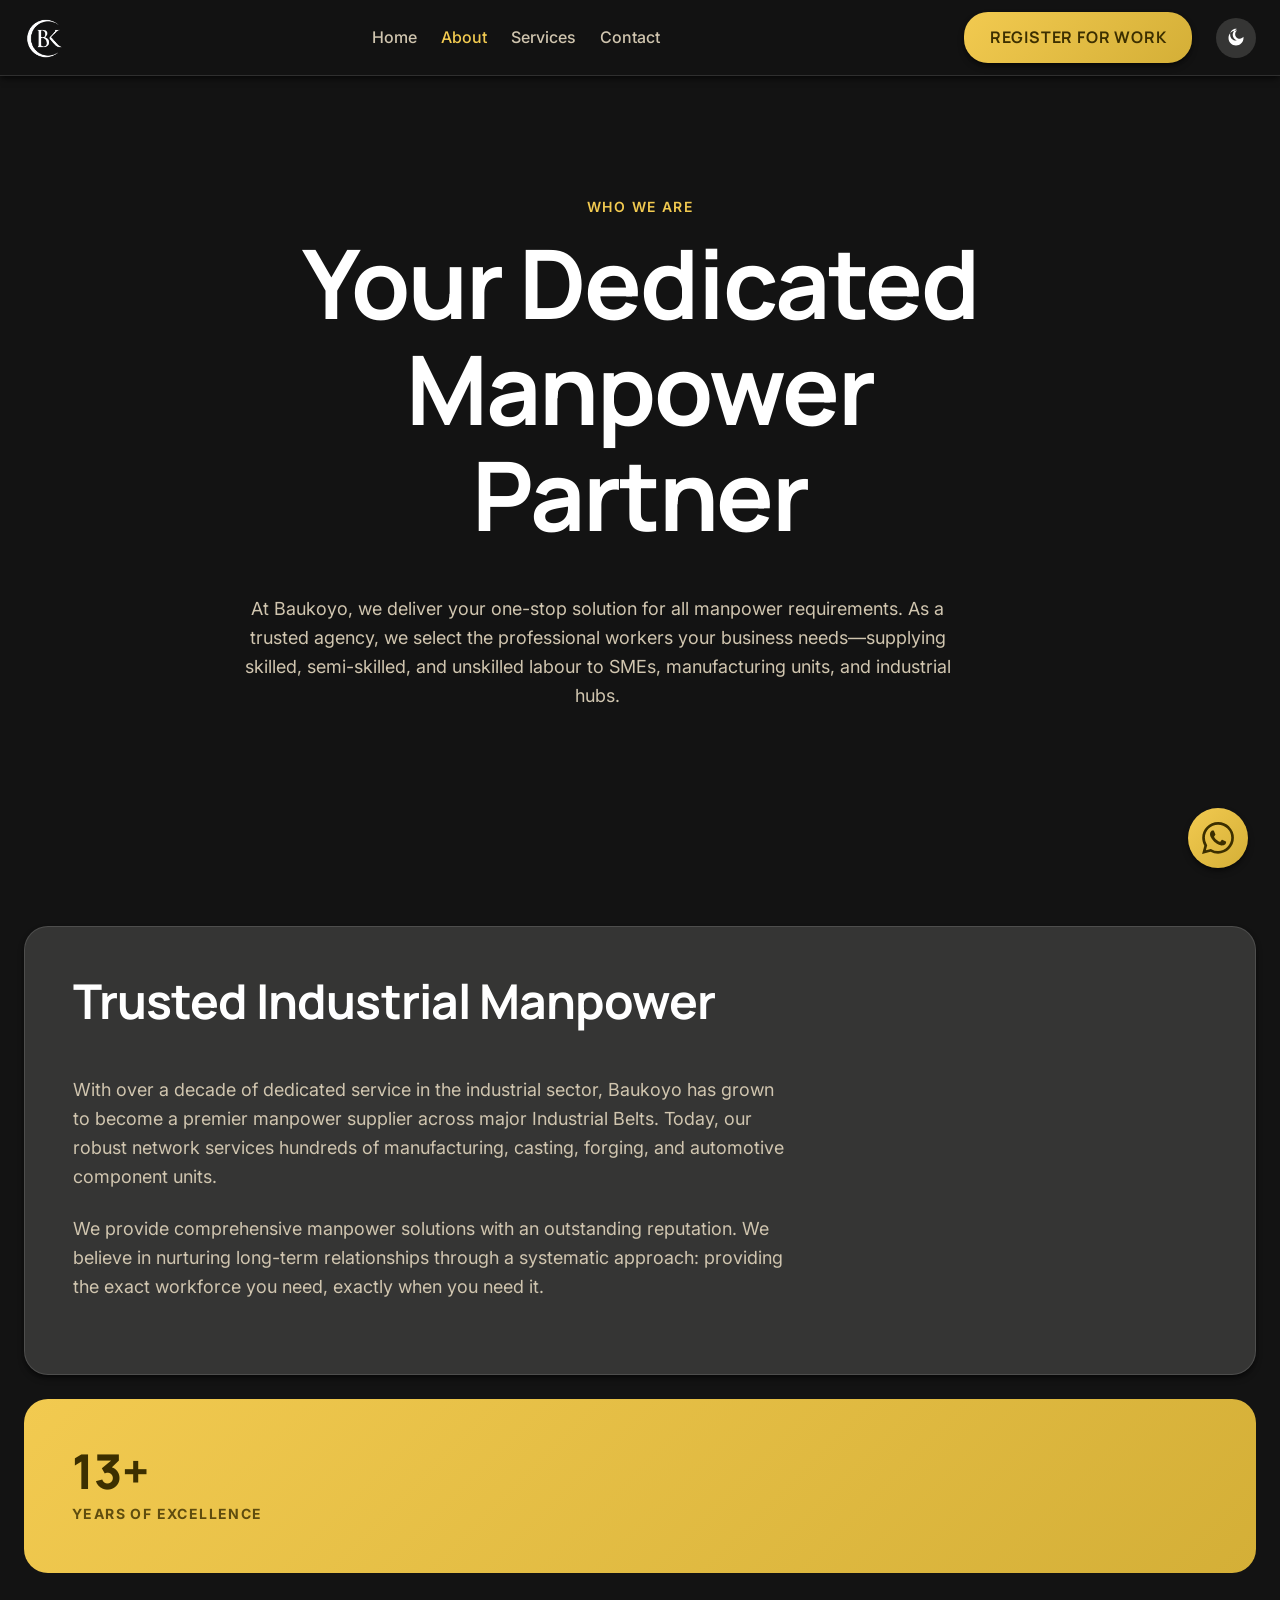
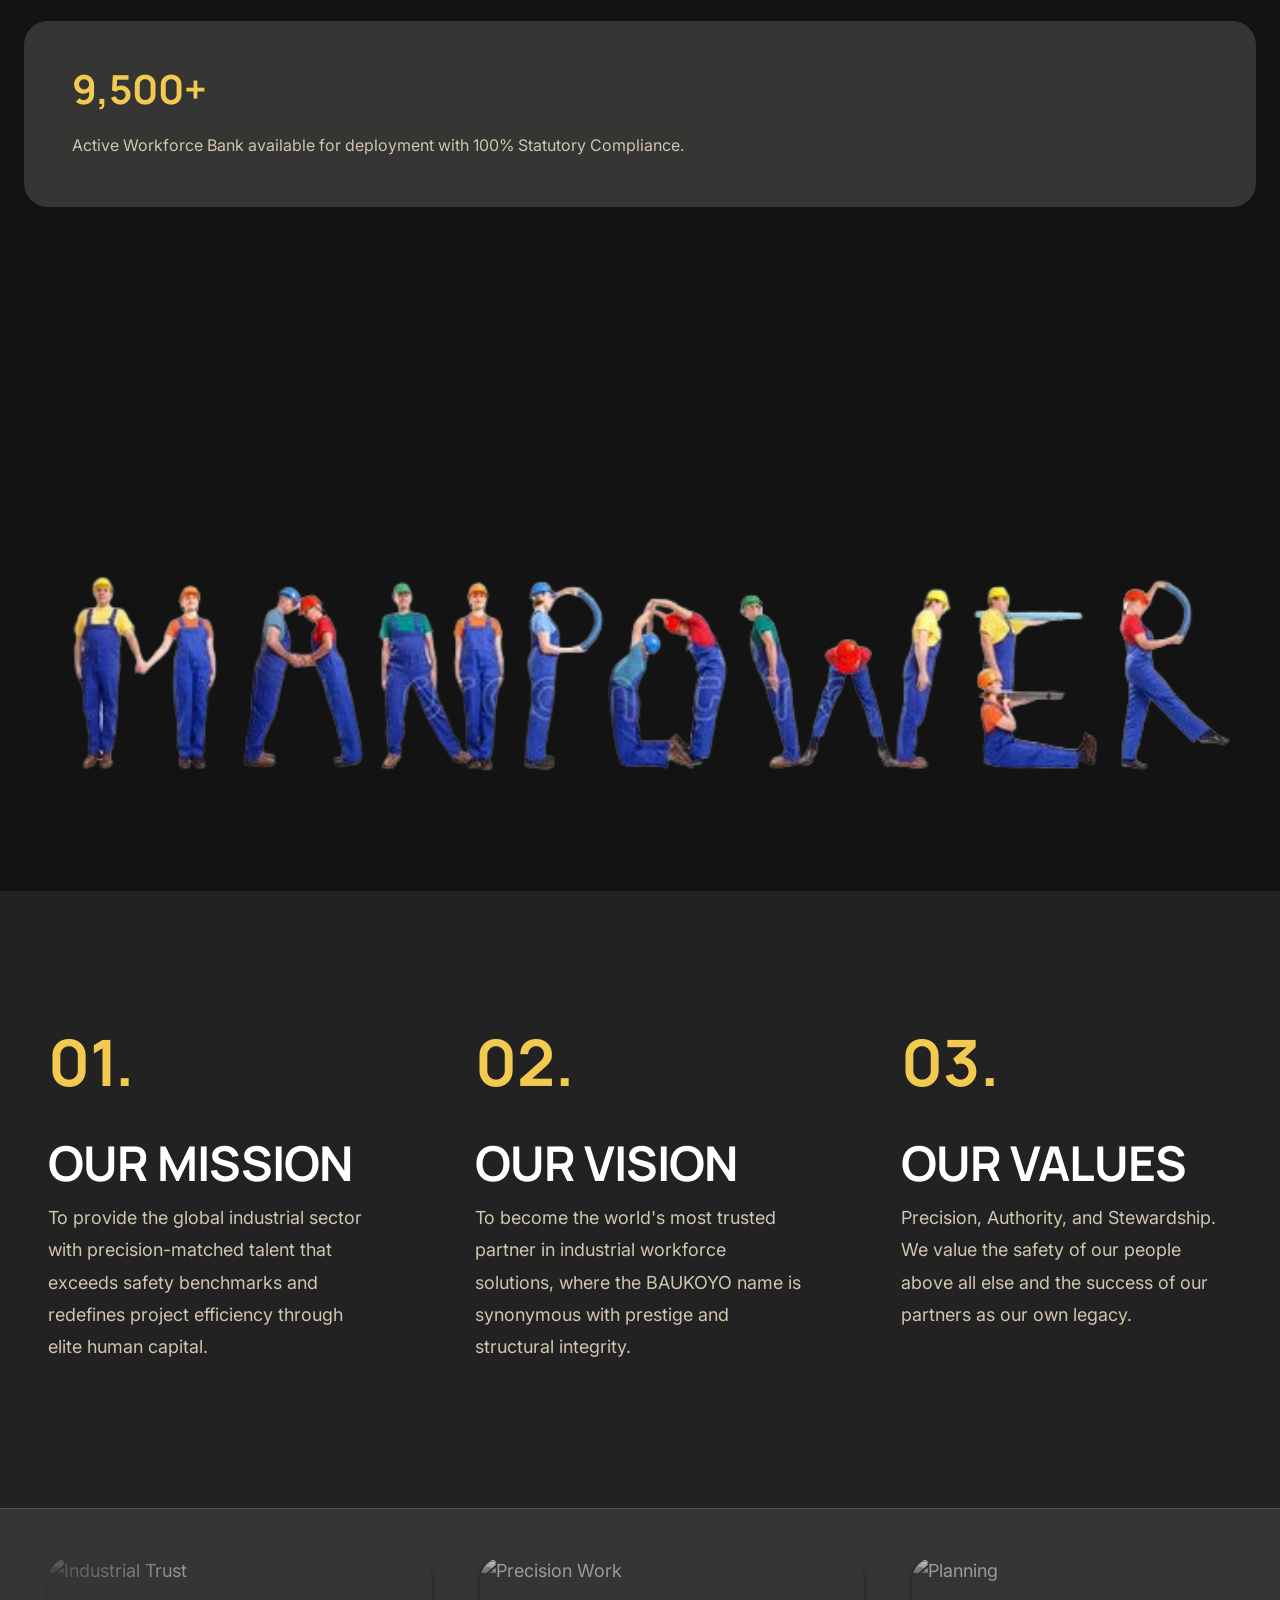
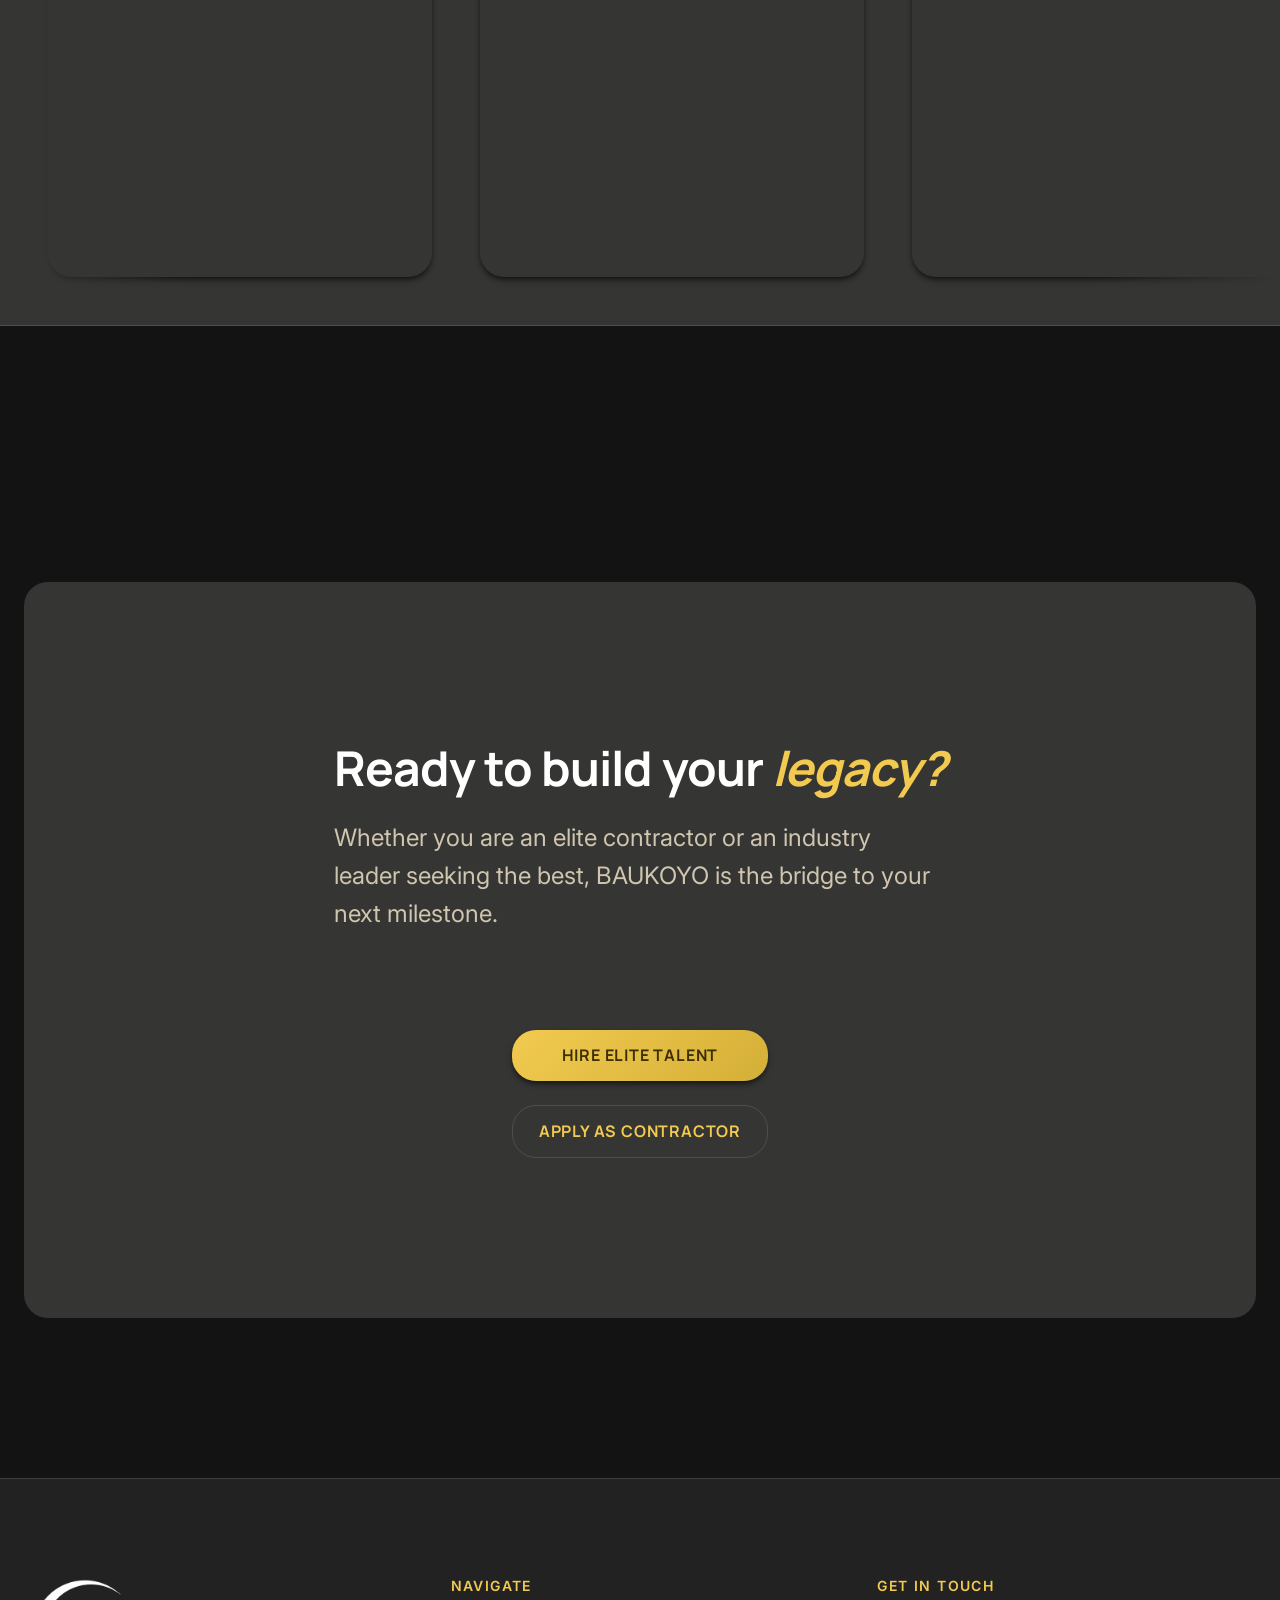
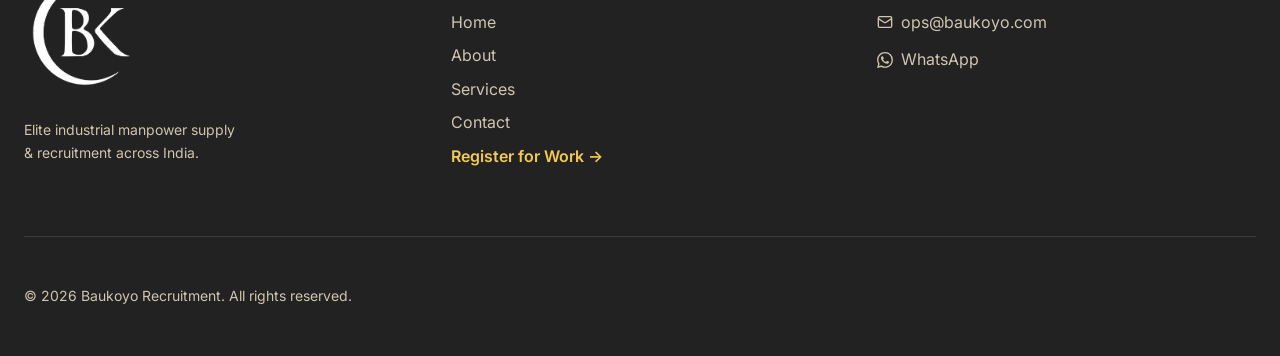
==== about.html @ 4a537ecc "Initial commit for Baukoyo Recruitment website with security hardening and API masking" ====
<!DOCTYPE html>
<html lang="en">
<head>
    <meta charset="UTF-8">
    <meta name="viewport" content="width=device-width, initial-scale=1.0">
    <meta name="description" content="About Baukoyo Recruitment - The leading provider of premium industrial contracting teams and heavy machinery operations experts.">
    <meta property="og:title" content="About | Baukoyo Recruitment">
    <meta property="og:description" content="The leading provider of premium industrial contracting teams and heavy machinery operations experts.">
    <title>About | Baukoyo Recruitment</title>

    <link rel="preconnect" href="https://fonts.googleapis.com">
    <link rel="preconnect" href="https://fonts.gstatic.com" crossorigin>
    
    <link rel="stylesheet" href="assets/css/styles.css">
    <script defer src="assets/js/scripts.js"></script>
</head>
<body>

    <header class="site-header">
        <div class="container flex justify-between items-center">
            
            <a href="index.html" class="nav-brand" aria-label="Baukoyo Home">
                <img src="assets/images/bk-logo-dark.webp" alt="Baukoyo Dark Logo" class="logo-dark" width="150" height="40" loading="eager" fetchpriority="high">
                <img src="assets/images/bk-logo-light.webp" alt="Baukoyo Light Logo" class="logo-light" width="150" height="40" loading="eager" fetchpriority="high">
            </a>

            <nav>
                <ul id="nav-links" class="nav-links">
                    <li><a href="index.html">Home</a></li>
                    <li><a href="about.html" aria-current="page">About</a></li>
                    <li><a href="services.html">Services</a></li>
                    <li><a href="contact.html">Contact</a></li>
                </ul>
            </nav>

            <div class="nav-actions">
                <a href="register.html" class="btn btn-primary nav-cta">Register for Work</a>
                <button id="theme-toggle" class="theme-toggle" aria-label="Toggle light/dark theme">
                    <svg class="icon-sun" viewBox="0 0 24 24"><path d="M12 7c-2.76 0-5 2.24-5 5s2.24 5 5 5 5-2.24 5-5-2.24-5-5-5zM2 13h2c.55 0 1-.45 1-1s-.45-1-1-1H2c-.55 0-1 .45-1 1s.45 1 1 1zm18 0h2c.55 0 1-.45 1-1s-.45-1-1-1h-2c-.55 0-1 .45-1 1s.45 1 1 1zM11 2v2c0 .55.45 1 1 1s1-.45 1-1V2c0-.55-.45-1-1-1s-1 .45-1 1zm0 18v2c0 .55.45 1 1 1s1-.45 1-1v-2c0-.55-.45-1-1-1s-1 .45-1 1zM5.99 4.58c-.39-.39-1.03-.39-1.41 0-.39.39-.39 1.03 0 1.41l1.06 1.06c.39.39 1.03.39 1.41 0 .39-.39.39-1.03 0-1.41L5.99 4.58zm12.37 12.37c-.39-.39-1.03-.39-1.41 0-.39.39-.39 1.03 0 1.41l1.06 1.06c.39.39 1.03.39 1.41 0 .39-.39.39-1.03 0-1.41l-1.06-1.06zm1.06-10.96c.39-.39.39-1.03 0-1.41-.39-.39-1.03-.39-1.41 0l-1.06 1.06c-.39.39-.39 1.03 0 1.41.39.39 1.03.39 1.41 0l1.06-1.06zM7.05 18.36c.39-.39.39-1.03 0-1.41-.39-.39-1.03-.39-1.41 0l-1.06 1.06c-.39.39-.39 1.03 0 1.41.39.39 1.03.39 1.41 0l1.06-1.06z"/></svg>
                    <svg class="icon-moon" viewBox="0 0 24 24"><path d="M12 3c-4.97 0-9 4.03-9 9s4.03 9 9 9 9-4.03 9-9c0-.46-.04-.92-.1-1.36-.98 1.37-2.58 2.26-4.4 2.26-3.03 0-5.5-2.47-5.5-5.5 0-1.82.89-3.42 2.26-4.4C12.92 3.04 12.46 3 12 3m0-2c.34 0 .67.03 1 .08C10.01 2.25 8 4.88 8 8s2.01 5.75 5 6.92C12.67 14.97 12.34 15 12 15c-3.86 0-7-3.14-7-7s3.14-7 7-7z"/></svg>
                </button>
                <button id="menu-toggle" class="menu-toggle" aria-expanded="false" aria-controls="nav-links" aria-label="Toggle navigation menu">
                    ☰
                </button>
            </div>

        </div>
    </header>

    <main style="padding-top: 100px;">
        <section class="section">
            <div class="container">
                <div style="max-width: 800px; margin: 0 auto;" class="text-center">
                    <span class="kicker">Who We Are</span>
                    <h1 class="display">Your Dedicated Manpower Partner</h1>
                    <p class="mt-md">At Baukoyo, we deliver your one-stop solution for all manpower requirements. As a trusted agency, we select the professional workers your business needs—supplying skilled, semi-skilled, and unskilled labour to SMEs, manufacturing units, and industrial hubs.</p>
                </div>
            </div>
        </section>

<!-- Company Story: Asymmetrical Bento Grid -->
        <section class="section">
            <div class="container grid grid-12">
                <!-- Large Story Block -->
                <div class="glass-card col-12 col-8">
                    <h2 class="display" style="font-size: var(--fs-2xl); margin-bottom: var(--space-md);">Trusted Industrial Manpower</h2>
                    <div style="color: var(--on-surface-variant); line-height: 1.8;">
                        <p>With over a decade of dedicated service in the industrial sector, Baukoyo has grown to become a premier manpower supplier across major Industrial Belts. Today, our robust network services hundreds of manufacturing, casting, forging, and automotive component units.</p>
                        <p class="mb-0">We provide comprehensive manpower solutions with an outstanding reputation. We believe in nurturing long-term relationships through a systematic approach: providing the exact workforce you need, exactly when you need it.</p>
                    </div>
                </div>
                <!-- Stats/Experience Block -->
                <div class="col-12 col-4 grid flex-col" style="gap: var(--space-md);">
                    <div style="background: linear-gradient(135deg, var(--primary) 0%, var(--primary-container) 100%); color: var(--on-primary); border-radius: var(--radius-lg); padding: var(--space-md);">
                        <div class="font-black" style="font-family: var(--font-display); font-size: 3rem; line-height: 1; margin-bottom: 0.5rem;">13+</div>
                        <div class="font-bold uppercase" style="font-size: var(--fs-xs); letter-spacing: 0.1em; opacity: 0.8;">Years of Excellence</div>
                    </div>
                    <div style="background: var(--surface-container-highest); border-radius: var(--radius-lg); padding: var(--space-md); flex-grow: 1; display: flex; flex-direction: column; justify-content: center;">
                        <div class="font-bold text-primary mb-sm" style="font-family: var(--font-display); font-size: 2.5rem; line-height: 1; color: var(--primary);">9,500+</div>
                        <div style="color: var(--on-surface-variant); font-size: var(--fs-sm);">Active Workforce Bank available for deployment with 100% Statutory Compliance.</div>
                    </div>
                </div>
            </div>
        </section>

        <!-- Aesthetic Banner (MANPOWER image) -->
        <section class="section" style="padding-top: var(--space-xl); padding-bottom: 0;">
            <div class="container" style="max-width: 100%;">
                <div style="width: 100%; border-radius: var(--radius-lg); overflow: hidden;">
                    <img src="IMAGES/manpower imagr (1).png" alt="MANPOWER spelled out by workers" style="width: 100%; height: auto; display: block;">
                </div>
            </div>
        </section>

        <!-- Mission, Vision, Values: The Glass Cards -->
        <section class="section section-alt relative">
            <div class="container grid grid-3">
                <!-- Mission -->
                <div class="relative group card" style="background: transparent; box-shadow: none;">
                    <div class="mb-sm">
                        <span class="fs-3xl text-primary font-bold" style="font-family: var(--font-display);">01.</span>
                    </div>
                    <h3 class="font-bold mb-xs uppercase">Our Mission</h3>
                    <p class="text-on-surface-variant mb-0" style="line-height: 1.8;">To provide the global industrial sector with precision-matched talent that exceeds safety benchmarks and redefines project efficiency through elite human capital.</p>
                </div>
                <!-- Vision -->
                <div class="relative group card" style="background: transparent; box-shadow: none;">
                    <div class="mb-sm">
                        <span class="fs-3xl text-primary font-bold" style="font-family: var(--font-display);">02.</span>
                    </div>
                    <h3 class="font-bold mb-xs uppercase">Our Vision</h3>
                    <p class="text-on-surface-variant mb-0" style="line-height: 1.8;">To become the world's most trusted partner in industrial workforce solutions, where the BAUKOYO name is synonymous with prestige and structural integrity.</p>
                </div>
                <!-- Values -->
                <div class="relative group card" style="background: transparent; box-shadow: none;">
                    <div class="mb-sm">
                        <span class="fs-3xl text-primary font-bold" style="font-family: var(--font-display);">03.</span>
                    </div>
                    <h3 class="font-bold mb-xs uppercase">Our Values</h3>
                    <p class="text-on-surface-variant mb-0" style="line-height: 1.8;">Precision, Authority, and Stewardship. We value the safety of our people above all else and the success of our partners as our own legacy.</p>
                </div>
            </div>
        </section>

        <!-- Trust-Bar: Horizontal Infinite Marquee -->
        <section class="section overflow-hidden" style="padding-top: 0;">
            <div class="trust-marquee">
                <div class="trust-marquee-track">
                    <!-- Set 1 -->
                    <div class="trust-card">
                        <img src="https://lh3.googleusercontent.com/aida-public/[base64]" alt="Industrial Trust" loading="lazy">
                    </div>
                    <div class="trust-card">
                        <img src="https://lh3.googleusercontent.com/aida-public/[base64]" alt="Precision Work" loading="lazy">
                    </div>
                    <div class="trust-card">
                        <img src="https://lh3.googleusercontent.com/aida-public/[base64]" alt="Planning" loading="lazy">
                    </div>
                    <div class="trust-card">
                        <img src="https://lh3.googleusercontent.com/aida-public/[base64]" alt="Safety Standard" loading="lazy">
                    </div>
                    <div class="trust-card">
                        <img src="https://lh3.googleusercontent.com/aida-public/[base64]" alt="Steel Production" loading="lazy">
                    </div>
                    
                    <!-- Set 2 (Duplicate for Infinite Scroll) -->
                    <div class="trust-card">
                        <img src="https://lh3.googleusercontent.com/aida-public/[base64]" alt="Industrial Trust" loading="lazy">
                    </div>
                    <div class="trust-card">
                        <img src="https://lh3.googleusercontent.com/aida-public/[base64]" alt="Precision Work" loading="lazy">
                    </div>
                    <div class="trust-card">
                        <img src="https://lh3.googleusercontent.com/aida-public/[base64]" alt="Planning" loading="lazy">
                    </div>
                    <div class="trust-card">
                        <img src="https://lh3.googleusercontent.com/aida-public/[base64]" alt="Safety Standard" loading="lazy">
                    </div>
                    <div class="trust-card">
                        <img src="https://lh3.googleusercontent.com/aida-public/[base64]" alt="Steel Production" loading="lazy">
                    </div>
                </div>
            </div>
        </section>
        
        <!-- CTA Section -->
        <section class="section" style="padding-top: var(--space-xl); padding-bottom: var(--space-xl);">
            <div class="container">
                <div class="relative overflow-hidden flex flex-col md:flex-row items-center justify-between" style="background: var(--surface-container-highest); border-radius: var(--radius-lg); padding: var(--space-xl); gap: var(--space-lg);">
                    <div class="relative z-10" style="flex: 1;">
                        <h2 class="display" style="font-size: var(--fs-2xl); line-height: 1.1; margin-bottom: var(--space-sm);">Ready to build your <span class="text-primary font-italic" style="font-style: italic;">legacy?</span></h2>
                        <p class="text-on-surface-variant text-lg" style="max-width: 600px; margin-bottom: 0;">Whether you are an elite contractor or an industry leader seeking the best, BAUKOYO is the bridge to your next milestone.</p>
                    </div>
                    <div class="relative z-10 flex flex-col sm:flex-row" style="gap: var(--space-sm);">
                        <a href="contact.html" class="btn btn-primary" style="white-space: nowrap;">Hire Elite Talent</a>
                        <a href="register.html" class="btn btn-secondary" style="white-space: nowrap;">Apply as Contractor</a>
                    </div>
                </div>
            </div>
        </section>
    </main>

    <footer class="site-footer" style="text-align: left; padding: var(--space-lg) 0 var(--space-md);">
        <div class="container">
            <div class="grid grid-3" style="gap: var(--space-md); margin-bottom: var(--space-md); padding-bottom: var(--space-md); border-bottom: 1px solid var(--outline-variant);">
                <div>
                    <a href="index.html" aria-label="Baukoyo Home" style="display:inline-block; margin-bottom: var(--space-sm);">
                        <img src="assets/images/bk-logo-dark.webp" alt="Baukoyo Dark Logo" class="logo-dark" width="120" height="30" loading="lazy">
                        <img src="assets/images/bk-logo-light.webp" alt="Baukoyo Light Logo" class="logo-light" width="120" height="30" loading="lazy">
                    </a>
                    <p style="font-size: var(--fs-xs); color: var(--on-surface-variant); max-width: 220px; line-height: 1.6;">Elite industrial manpower supply &amp; recruitment across India.</p>
                </div>
                <div>
                    <p class="kicker" style="margin-bottom: var(--space-xs);">Navigate</p>
                    <nav style="display: flex; flex-direction: column; gap: 0.5rem;">
                        <a href="index.html" style="font-size: var(--fs-sm); color: var(--on-surface-variant); transition: color 0.2s;">Home</a>
                        <a href="about.html" style="font-size: var(--fs-sm); color: var(--on-surface-variant); transition: color 0.2s;">About</a>
                        <a href="services.html" style="font-size: var(--fs-sm); color: var(--on-surface-variant); transition: color 0.2s;">Services</a>
                        <a href="contact.html" style="font-size: var(--fs-sm); color: var(--on-surface-variant); transition: color 0.2s;">Contact</a>
                        <a href="register.html" style="font-size: var(--fs-sm); color: var(--primary); font-weight: 600; transition: color 0.2s;">Register for Work &rarr;</a>
                    </nav>
                </div>
                <div>
                    <p class="kicker" style="margin-bottom: var(--space-xs);">Get in Touch</p>
                    <div style="display: flex; flex-direction: column; gap: 0.75rem;">
                        <a href="mailto:ops@baukoyo.com" style="display: flex; align-items: center; gap: 0.5rem; font-size: var(--fs-sm); color: var(--on-surface-variant);">
                            <svg width="16" height="16" viewBox="0 0 24 24" fill="none" stroke="currentColor" stroke-width="2" aria-hidden="true"><rect x="2" y="4" width="20" height="16" rx="2"/><path d="m22 7-8.97 5.7a1.94 1.94 0 0 1-2.06 0L2 7"/></svg>
                            ops@baukoyo.com
                        </a>
                        <a href="https://wa.me/91895735769" target="_blank" rel="noopener noreferrer" style="display: flex; align-items: center; gap: 0.5rem; font-size: var(--fs-sm); color: var(--on-surface-variant);">
                            <svg width="16" height="16" viewBox="0 0 24 24" fill="currentColor" aria-hidden="true"><path d="M17.472 14.382c-.297-.149-1.758-.867-2.03-.967-.273-.099-.471-.148-.67.15-.197.297-.767.966-.94 1.164-.173.199-.347.223-.644.075-.297-.15-1.255-.463-2.39-1.482-.888-.795-1.488-1.778-1.662-2.076-.173-.298-.018-.458.13-.606.134-.133.298-.347.446-.52.149-.174.198-.298.298-.497.099-.198.05-.371-.025-.52-.075-.149-.669-1.612-.916-2.207-.242-.579-.487-.5-.669-.51-.173-.008-.371-.01-.57-.01-.198 0-.52.074-.792.372-.272.297-1.04 1.016-1.04 2.479 0 1.462 1.065 2.875 1.213 3.074.149.198 2.096 3.2 5.077 4.487.709.306 1.262.489 1.694.625.712.227 1.36.195 1.871.118.571-.085 1.758-.719 2.006-1.413.248-.694.248-1.289.173-1.413-.074-.124-.272-.198-.57-.347m-5.421 7.403h-.004a9.87 9.87 0 01-5.031-1.378l-.361-.214-3.741.982.998-3.648-.235-.374a9.86 9.86 0 01-1.51-5.26c.001-5.45 4.436-9.884 9.888-9.884 2.64 0 5.122 1.03 6.988 2.898a9.825 9.825 0 012.893 6.994c-.003 5.45-4.437 9.884-9.885 9.884m8.413-18.297A11.815 11.815 0 0012.05 0C5.495 0 .16 5.335.157 11.892c0 2.096.547 4.142 1.588 5.945L.057 24l6.305-1.654a11.882 11.882 0 005.683 1.448h.005c6.554 0 11.89-5.335 11.893-11.893a11.821 11.821 0 00-3.48-8.413Z"/></svg>
                            WhatsApp
                        </a>
                    </div>
                </div>
            </div>
            <p style="font-size: var(--fs-xs); color: var(--on-surface-variant); margin: 0;">&copy; 2026 Baukoyo Recruitment. All rights reserved.</p>
        </div>
    </footer>

    <!-- WhatsApp Floating Action Button -->
    <a href="https://wa.me/91895735769" target="_blank" rel="noopener noreferrer" class="fab-whatsapp" aria-label="Connect on WhatsApp">
        <svg viewBox="0 0 24 24"><path d="M17.472 14.382c-.297-.149-1.758-.867-2.03-.967-.273-.099-.471-.148-.67.15-.197.297-.767.966-.94 1.164-.173.199-.347.223-.644.075-.297-.15-1.255-.463-2.39-1.482-.888-.795-1.488-1.778-1.662-2.076-.173-.298-.018-.458.13-.606.134-.133.298-.347.446-.52.149-.174.198-.298.298-.497.099-.198.05-.371-.025-.52-.075-.149-.669-1.612-.916-2.207-.242-.579-.487-.5-.669-.51-.173-.008-.371-.01-.57-.01-.198 0-.52.074-.792.372-.272.297-1.04 1.016-1.04 2.479 0 1.462 1.065 2.875 1.213 3.074.149.198 2.096 3.2 5.077 4.487.709.306 1.262.489 1.694.625.712.227 1.36.195 1.871.118.571-.085 1.758-.719 2.006-1.413.248-.694.248-1.289.173-1.413-.074-.124-.272-.198-.57-.347m-5.421 7.403h-.004a9.87 9.87 0 01-5.031-1.378l-.361-.214-3.741.982.998-3.648-.235-.374a9.86 9.86 0 01-1.51-5.26c.001-5.45 4.436-9.884 9.888-9.884 2.64 0 5.122 1.03 6.988 2.898a9.825 9.825 0 012.893 6.994c-.003 5.45-4.437 9.884-9.885 9.884m8.413-18.297A11.815 11.815 0 0012.05 0C5.495 0 .16 5.335.157 11.892c0 2.096.547 4.142 1.588 5.945L.057 24l6.305-1.654a11.882 11.882 0 005.683 1.448h.005c6.554 0 11.89-5.335 11.893-11.893a11.821 11.821 0 00-3.48-8.413Z"/></svg>
    </a>

</body>
</html>
---- assets/css/styles.css ----
@import url('https://fonts.googleapis.com/css2?family=Inter:wght@400;500;600&family=Manrope:wght@500;700;800&display=swap');

/* ==========================================================================
   1. CUSTOM PROPERTIES
   ========================================================================== */
:root {
  /* Colors - Industrial Prestige (Dark / Default) */
  --primary: #f2ca50;
  --primary-container: #d4af37;
  --on-primary: #3c2f00;
  --on-primary-variant: rgba(60, 47, 0, 0.8);
  
  --surface: #131313;
  --surface-container-low: #222222;
  --surface-container-highest: #353534;
  --surface-bright: #444444;
  
  --on-surface: #ffffff;
  --on-surface-variant: #d0c5af;
  
  --outline-variant: rgba(255, 255, 255, 0.12);
  --glass-bg: var(--surface-container-highest);
  --glass-border: var(--outline-variant);
  --hero-grad-mid: rgba(19, 19, 19, 0.8);

  /* Material Elevation Shadows (Dark) */
  --shadow-ambient: 0 4px 6px -1px rgba(0, 0, 0, 0.5), 0 2px 4px -2px rgba(0, 0, 0, 0.5);
  --shadow-glow: 0 10px 15px -3px rgba(0, 0, 0, 0.5), 0 4px 6px -4px rgba(0, 0, 0, 0.5);

  /* Typography */
  --font-display: 'Manrope', sans-serif;
  --font-body: 'Inter', sans-serif;
  
  --fs-xs: clamp(0.75rem, 0.7rem + 0.25vw, 0.875rem);
  --fs-sm: clamp(0.875rem, 0.8rem + 0.38vw, 1rem);
  --fs-base: clamp(1rem, 0.9rem + 0.5vw, 1.125rem);
  --fs-lg: clamp(1.25rem, 1.1rem + 0.75vw, 1.5rem);
  --fs-xl: clamp(1.5rem, 1.25rem + 1.25vw, 2rem);
  --fs-2xl: clamp(2rem, 1.5rem + 2.5vw, 3rem);
  --fs-3xl: clamp(2.5rem, 1.75rem + 3.75vw, 4rem);
  --fs-4xl: clamp(3rem, 2rem + 5vw, 6rem);

  /* Spacing */
  --space-xs: clamp(0.5rem, 0.4rem + 0.5vw, 0.75rem);
  --space-sm: clamp(1rem, 0.8rem + 1vw, 1.5rem);
  --space-md: clamp(1.5rem, 1rem + 2.5vw, 3rem);
  --space-lg: clamp(3rem, 2rem + 5vw, 6rem);
  --space-xl: clamp(5rem, 3rem + 10vw, 10rem);

  /* Border Radius */
  --radius-sm: 0.25rem;
  --radius-md: 0.5rem;
  --radius-lg: 1.5rem;
}

[data-theme="light"] {
  /* Colors - Light Theme Overrides */
  --primary: #c29923;
  --primary-container: #a68114;
  --on-primary: #ffffff;
  --on-primary-variant: rgba(255, 255, 255, 0.8);
  
  --surface: #ffffff;
  --surface-container-low: #f8f9fa;
  --surface-container-highest: #eeeeee;
  --surface-bright: #e0e0e0;
  
  --on-surface: #111111;
  --on-surface-variant: #404040;
  
  --outline-variant: rgba(0, 0, 0, 0.12);
  --glass-bg: var(--surface);
  --glass-border: var(--outline-variant);
  --hero-grad-mid: rgba(255, 255, 255, 0.8);

  /* Material Elevation Shadows (Light) */
  --shadow-ambient: 0 4px 6px -1px rgba(0, 0, 0, 0.1), 0 2px 4px -2px rgba(0, 0, 0, 0.1);
  --shadow-glow: 0 10px 15px -3px rgba(0, 0, 0, 0.1), 0 4px 6px -4px rgba(0, 0, 0, 0.1);
}

/* ==========================================================================
   2. RESET
   ========================================================================== */
*, *::before, *::after {
  box-sizing: border-box;
  margin: 0;
  padding: 0;
}

body {
  background-color: var(--surface);
  color: var(--on-surface-variant);
  font-family: var(--font-body);
  font-size: var(--fs-base);
  line-height: 1.6;
  -webkit-font-smoothing: antialiased;
  transition: background-color 0.3s ease, color 0.3s ease;
  overflow-x: hidden;
}

img, picture, video, canvas, svg {
  display: block;
  max-width: 100%;
  height: auto;
}

input, button, textarea, select {
  font: inherit;
}

button {
  background: none;
  border: none;
  cursor: pointer;
  transition: all 0.3s cubic-bezier(0.4, 0, 0.2, 1);
}

a {
  color: inherit;
  text-decoration: none;
  cursor: pointer;
  transition: all 0.3s cubic-bezier(0.4, 0, 0.2, 1);
}

/* ==========================================================================
   3. TYPOGRAPHY
   ========================================================================== */
h1, h2, h3, h4, .display {
  font-family: var(--font-display);
  color: var(--on-surface);
  line-height: 1.1;
  letter-spacing: -0.02em;
}

h1 { font-size: var(--fs-4xl); margin-bottom: var(--space-sm); }
h2 { font-size: var(--fs-3xl); margin-bottom: var(--space-sm); }
h3 { font-size: var(--fs-2xl); margin-bottom: var(--space-xs); }
h4 { font-size: var(--fs-xl); }

.kicker {
  font-size: var(--fs-xs);
  text-transform: uppercase;
  letter-spacing: 0.1em;
  color: var(--primary);
  font-weight: 600;
  display: block;
  margin-bottom: var(--space-xs);
}

p {
  margin-bottom: var(--space-sm);
  max-width: 65ch;
  line-height: 1.6;
}

/* ==========================================================================
   4. LAYOUT
   ========================================================================== */
.container {
  width: 100%;
  max-width: 1280px;
  margin: 0 auto;
  padding: 0 var(--space-sm);
}

.section {
  padding: var(--space-lg) 0;
}

.section-alt {
  background-color: var(--surface-container-low);
}

.grid {
  display: grid;
  gap: var(--space-md);
}

.flex {
  display: flex;
  gap: var(--space-sm);
}

.flex-col {
  flex-direction: column;
}

.items-center { align-items: center; }
.justify-between { justify-content: space-between; }
.justify-center { justify-content: center; }

/* ==========================================================================
   5. COMPONENTS
   ========================================================================== */

/* Header & Nav */
.site-header {
  position: fixed;
  top: 0;
  width: 100%;
  background: color-mix(in srgb, var(--surface) 85%, transparent);
  backdrop-filter: blur(12px);
  -webkit-backdrop-filter: blur(12px);
  border-bottom: 1px solid var(--glass-border);
  box-shadow: var(--shadow-ambient);
  z-index: 100;
  padding: var(--space-xs) 0;
}

.nav-brand {
  display: flex;
  align-items: center;
}

.nav-brand img {
  height: 40px;
  width: auto;
}

/* Logo specific logic - pure CSS */
[data-theme="light"] .logo-dark { display: block; }
[data-theme="light"] .logo-light { display: none; }
body:not([data-theme="light"]) .logo-dark { display: none; }
body:not([data-theme="light"]) .logo-light { display: block; }

.nav-links {
  display: none;
  list-style: none;
  gap: var(--space-sm);
}

.nav-links a {
  font-weight: 500;
  font-size: var(--fs-sm);
  transition: color 0.2s ease;
}

.nav-links a:hover,
.nav-links a[aria-current="page"] {
  color: var(--primary);
}

.menu-toggle {
  display: block;
  font-size: var(--fs-xl);
  color: var(--on-surface);
}

.nav-actions {
  display: flex;
  align-items: center;
  gap: var(--space-sm);
}

.nav-cta {
  display: none;
}

/* Mobile Menu Expansion */
.nav-links.active {
  display: flex;
  flex-direction: column;
  position: absolute;
  top: 100%;
  left: 0;
  width: 100%;
  background: var(--surface);
  padding: var(--space-sm);
  border-bottom: 1px solid var(--outline-variant);
}

/* Theme Toggle */
.theme-toggle {
  width: 40px;
  height: 40px;
  display: flex;
  align-items: center;
  justify-content: center;
  border-radius: 50%;
  background: var(--surface-container-highest);
  color: var(--on-surface);
  transition: background 0.3s ease;
}
.theme-toggle:hover {
  background: var(--surface-bright);
}
.theme-toggle svg {
  width: 20px;
  height: 20px;
  fill: currentColor;
}
[data-theme="light"] .icon-moon { display: none; }
body:not([data-theme="light"]) .icon-sun { display: none; }

/* Buttons */
.btn {
  display: inline-flex;
  align-items: center;
  justify-content: center;
  padding: 0.8em 1.6em;
  border-radius: var(--radius-lg);
  font-weight: 700;
  font-family: var(--font-display);
  text-transform: uppercase;
  letter-spacing: 0.05em;
  font-size: var(--fs-sm);
  transition: all 0.3s cubic-bezier(0.4, 0, 0.2, 1);
  cursor: pointer;
}

.btn-primary {
  background: linear-gradient(135deg, var(--primary), var(--primary-container));
  color: var(--on-primary);
  box-shadow: var(--shadow-ambient);
}

.btn-primary:hover {
  box-shadow: var(--shadow-glow);
  transform: translateY(-2px);
}

.btn-primary:active {
  transform: translateY(0px) scale(0.98);
  box-shadow: none;
}

.btn-primary:disabled {
  opacity: 0.6;
  cursor: not-allowed;
  transform: none;
  box-shadow: none;
}

.btn-secondary {
  border: 1px solid var(--outline-variant);
  color: var(--primary);
  border-radius: var(--radius-lg);
}

.btn-secondary:hover {
  background: var(--surface-container-highest);
  border-color: var(--primary);
}

/* Hero Section */
.hero {
  position: relative;
  min-height: 85vh;
  display: flex;
  align-items: center;
  padding-top: 6rem; /* offset header */
  padding-bottom: 5rem; /* room for buttons above fade */
  overflow: hidden;
}

.hero-bg {
  position: absolute;
  top: 0; left: 0; width: 100%; height: 100%;
  z-index: 0;
  background-color: var(--surface);
}

.hero-bg img {
  width: 100%;
  height: 100%;
  object-fit: cover;
  opacity: 0.4;
}

[data-theme="light"] .hero-bg img {
  opacity: 0.85;
}

.hero-gradient-overlay {
  position: absolute;
  inset: 0;
  background:
    linear-gradient(to right, var(--surface) 0%, var(--hero-grad-mid) 60%, transparent 100%),
    linear-gradient(to top, var(--surface) 0%, transparent 35%);
}

[data-theme="light"] .hero-img-dark { display: none; }
[data-theme="light"] .hero-img-light { display: block; }
body:not([data-theme="light"]) .hero-img-dark { display: block; }
body:not([data-theme="light"]) .hero-img-light { display: none; }

.hero-content {
  max-width: 48rem;
}

.hero-kicker {
  display: inline-block;
  padding: 0.25rem 1rem;
  margin-bottom: 1.5rem;
  background: var(--surface-container-highest);
  border: 1px solid rgba(255, 255, 255, 0.1);
  border-radius: 9999px;
  color: var(--primary);
  font-weight: 600;
  font-size: var(--fs-sm);
  letter-spacing: 0.1em;
  text-transform: uppercase;
}

.hero-title {
  font-size: clamp(3.5rem, 8vw, 6rem);
  font-weight: 800;
  letter-spacing: -0.05em;
  line-height: 1;
  margin-bottom: 2rem;
}

.hero-desc {
  font-size: 1.25rem;
  color: var(--on-surface-variant);
  margin-bottom: 3rem;
  max-width: 36rem;
  line-height: 1.6;
}

.hero-cta-group {
  display: flex;
  flex-direction: column;
  gap: 1.5rem;
}

@media (min-width: 640px) {
  .hero-cta-group {
    flex-direction: row;
  }
}

.btn-hero-primary {
  background: linear-gradient(135deg, var(--primary) 0%, var(--primary-container) 100%);
  color: var(--on-primary);
  padding: 1.25rem 2.5rem;
  text-transform: uppercase;
  font-weight: 700;
  letter-spacing: 0.1em;
  border-radius: var(--radius-lg);
  box-shadow: 0 10px 15px -3px rgba(242, 202, 80, 0.1);
  transition: all 0.3s;
}

.btn-hero-primary:hover {
  box-shadow: 0 10px 15px -3px rgba(242, 202, 80, 0.2);
  transform: scale(0.98);
}

.btn-hero-primary:active {
  transform: scale(0.96);
  box-shadow: none;
}

.btn-hero-secondary {
  border: 1px solid rgba(153, 144, 124, 0.2);
  color: var(--on-surface);
  padding: 1.25rem 2.5rem;
  text-transform: uppercase;
  font-weight: 700;
  letter-spacing: 0.1em;
  border-radius: var(--radius-lg);
  transition: all 0.3s;
}

.btn-hero-secondary:hover {
  background: var(--surface-container-low);
}

.btn-hero-secondary:active {
  transform: scale(0.97);
}

.hero-scroll-indicator {
  position: absolute;
  bottom: 3rem;
  left: 50%;
  transform: translateX(-50%);
  display: flex;
  flex-direction: column;
  align-items: center;
  gap: 1rem;
  opacity: 0.5;
}

.hero-scroll-indicator span {
  font-size: 10px;
  text-transform: uppercase;
  letter-spacing: 0.3em;
  font-weight: 600;
}

.hero-scroll-indicator .line {
  width: 1px;
  height: 3rem;
  background: var(--primary);
}

/* Horizontal Infinite Marquee (Trust Bar) */
.trust-marquee {
  width: 100vw;
  overflow: hidden;
  background: var(--surface-container-highest);
  padding: var(--space-md) 0;
  position: relative;
  left: 50%;
  transform: translateX(-50%);
  border-top: 1px solid var(--outline-variant);
  border-bottom: 1px solid var(--outline-variant);
  display: flex;
}

.trust-marquee::before,
.trust-marquee::after {
  content: '';
  position: absolute;
  top: 0;
  width: 15%;
  height: 100%;
  z-index: 2;
  pointer-events: none;
}
.trust-marquee::before {
  left: 0;
  background: linear-gradient(to right, var(--surface-container-highest), transparent);
}
.trust-marquee::after {
  right: 0;
  background: linear-gradient(to left, var(--surface-container-highest), transparent);
}

.trust-marquee-track {
  display: flex;
  gap: var(--space-md);
  padding-left: var(--space-md);
  width: max-content;
  animation: scroll-marquee 30s linear infinite;
}

.trust-marquee-track:hover {
  animation-play-state: paused;
}

.trust-card {
  width: clamp(280px, 30vw, 450px);
  height: clamp(200px, 25vw, 350px);
  flex-shrink: 0;
  border-radius: var(--radius-lg);
  overflow: hidden;
  box-shadow: var(--shadow-ambient);
  cursor: pointer;
}

.trust-card img {
  width: 100%;
  height: 100%;
  object-fit: cover;
  filter: grayscale(100%) opacity(0.7);
  transition: filter 0.5s ease, transform 0.7s cubic-bezier(0.4, 0, 0.2, 1);
}

.trust-card:hover img {
  filter: grayscale(0%) opacity(1);
  transform: scale(1.05);
}

@keyframes scroll-marquee {
  0% { transform: translateX(0); }
  /* Since we duplicate exactly, we want it to shift half the total width of the track */
  100% { transform: translateX(calc(-50% - (var(--space-md) / 2))); }
}

/* Cards & Lists (No Divders Rule) */
.industrial-list {
  display: flex;
  flex-direction: column;
  gap: var(--space-md);
}

.card {
  background: var(--surface-container-low);
  border-radius: var(--radius-md);
  padding: var(--space-sm);
  transition: transform 0.3s cubic-bezier(0.4, 0, 0.2, 1), background 0.3s cubic-bezier(0.4, 0, 0.2, 1), box-shadow 0.3s cubic-bezier(0.4, 0, 0.2, 1);
}

.card:hover {
  background: var(--surface-container-highest);
  transform: translateY(-4px);
  box-shadow: var(--shadow-ambient);
}

/* Forms */
.form-group {
  margin-bottom: var(--space-sm);
}

label {
  display: block;
  font-size: var(--fs-sm);
  margin-bottom: 0.5rem;
  font-weight: 500;
  color: var(--on-surface);
}

input[type="text"],
input[type="email"],
input[type="tel"],
textarea,
select {
  width: 100%;
  padding: 0.8em 1em;
  background: var(--surface-container-highest);
  border: 1px solid transparent;
  border-radius: var(--radius-md);
  color: var(--on-surface);
  transition: all 0.2s ease;
}

input:focus,
textarea:focus,
select:focus {
  outline: none;
  background: var(--surface-bright);
}
[data-theme="dark"] input:focus,
[data-theme="dark"] textarea:focus {
  border-bottom: 2px solid var(--primary);
}
input:focus, textarea:focus {
  border-bottom: 2px solid var(--primary); /* Enforcing base behavior */
}

/* Form Status */
.form-status {
  padding: 1rem;
  border-radius: var(--radius-md);
  margin-top: 1rem;
  display: none;
  font-weight: 500;
}
.form-status.success {
  display: block;
  background: rgba(46, 204, 113, 0.1);
  color: #2ecc71;
  border: 1px solid rgba(46, 204, 113, 0.2);
}
.form-status.error {
  display: block;
  background: rgba(231, 76, 60, 0.1);
  color: #e74c3c;
  border: 1px solid rgba(231, 76, 60, 0.2);
}

/* Cloudinary Upload Preview */
.upload-preview {
  margin-top: 0.5rem;
  font-size: var(--fs-xs);
  color: var(--primary);
  display: none;
}
.upload-preview.visible { display: block; }

/* Map Container */
.map-container {
  width: 100%;
  height: 500px;
  border-radius: var(--radius-md);
  overflow: hidden;
  box-shadow: var(--shadow-ambient);
}
.map-container iframe {
  width: 100%;
  height: 100%;
  border: none;
  filter: grayscale(100%) invert(90%) hue-rotate(180deg); /* Basic Dark map filter */
}
[data-theme="light"] .map-container iframe {
  filter: grayscale(20%);
}

/* Floating WhatsApp Button */
.fab-whatsapp {
  position: fixed;
  bottom: 2rem;
  right: 2rem;
  width: 60px;
  height: 60px;
  background: linear-gradient(135deg, var(--primary), var(--primary-container));
  border-radius: 50%;
  display: flex;
  align-items: center;
  justify-content: center;
  box-shadow: var(--shadow-ambient);
  z-index: 99;
  transition: all 0.3s ease;
  color: var(--on-primary);
}
.fab-whatsapp:hover {
  transform: translateY(-4px) scale(1.05);
  box-shadow: var(--shadow-glow);
}
.fab-whatsapp svg {
  width: 32px;
  height: 32px;
  fill: currentColor;
}

/* Footer */
.site-footer {
  background: var(--surface-container-low);
  padding: var(--space-lg) 0 var(--space-sm);
  border-top: 1px solid var(--outline-variant);
  text-align: center;
}

/* ==========================================================================
   6. UTILITIES & LAYOUT MODULES
   ========================================================================== */
.text-center { text-align: center; }
.mt-sm { margin-top: var(--space-sm); }
.mt-md { margin-top: var(--space-md); }
.mt-lg { margin-top: var(--space-lg); }
.mb-xs { margin-bottom: var(--space-xs); }
.mb-sm { margin-bottom: var(--space-sm); }
.mb-md { margin-bottom: var(--space-md); }
.mb-lg { margin-bottom: var(--space-lg); }

.w-full { width: 100%; }
.h-full { height: 100%; }
.relative { position: relative; }
.absolute { position: absolute; }
.inset-0 { top: 0; right: 0; bottom: 0; left: 0; }
.z-10 { z-index: 10; }
.z-0 { z-index: 0; }
.overflow-hidden { overflow: hidden; }

.gold-gradient-text {
  background: linear-gradient(135deg, var(--primary) 0%, var(--primary-container) 100%);
  -webkit-background-clip: text;
  background-clip: text;
  color: transparent;
}

/* Typography Utilities */
.text-primary { color: var(--primary); }
.text-on-surface { color: var(--on-surface); }
.text-on-surface-variant { color: var(--on-surface-variant); }
.text-on-primary { color: var(--on-primary); }
.text-on-primary-variant { color: var(--on-primary-variant); }

.bg-surface { background-color: var(--surface); }
.bg-surface-container-low { background-color: var(--surface-container-low); }
.bg-surface-container-highest { background-color: var(--surface-container-highest); }

.font-headline { font-family: var(--font-display); }
.font-body { font-family: var(--font-body); }
.font-black { font-weight: 800; }
.font-bold { font-weight: 700; }
.font-label { font-weight: 600; text-transform: uppercase; letter-spacing: 0.1em; }
.font-light { font-weight: 300; }

.fs-xs, .text-xs { font-size: var(--fs-xs); }
.fs-sm, .text-sm { font-size: var(--fs-sm); }
.fs-base, .text-base { font-size: var(--fs-base); }
.fs-lg, .text-lg { font-size: var(--fs-lg); }
.fs-xl, .text-xl { font-size: var(--fs-xl); }
.fs-2xl, .text-2xl { font-size: var(--fs-2xl); }
.fs-3xl, .text-3xl { font-size: var(--fs-3xl); }
.fs-4xl, .text-4xl { font-size: var(--fs-4xl); }
.fs-5xl, .text-5xl { font-size: clamp(3.5rem, 3rem + 5vw, 6rem); }
.text-6xl { font-size: clamp(4rem, 3.5rem + 6vw, 7rem); }
.text-8xl { font-size: clamp(5rem, 4rem + 8vw, 9rem); }

.tracking-tighter { letter-spacing: -0.05em; }
.tracking-tight { letter-spacing: -0.025em; }
.tracking-widest { letter-spacing: 0.1em; }

.uppercase { text-transform: uppercase; }
.leading-none { line-height: 1; }
.leading-tight { line-height: 1.1; }
.leading-relaxed { line-height: 1.6; }

.block { display: block; }
.inline-block { display: inline-block; }
.mx-auto { margin-left: auto; margin-right: auto; }
.my-auto { margin-top: auto; margin-bottom: auto; }
.border-y { border-top: 1px solid var(--outline-variant); border-bottom: 1px solid var(--outline-variant); }
.border-outline-variant { border-color: var(--outline-variant); }

/* Bento Box & Glass Cards */
.bento-item {
  position: relative;
  overflow: hidden;
  border-radius: var(--radius-lg);
  background: var(--surface-container-highest);
  padding: var(--space-md);
  display: flex;
  flex-direction: column;
  justify-content: flex-end;
  min-height: 300px;
  transition: transform 0.4s cubic-bezier(0.4, 0, 0.2, 1), box-shadow 0.4s cubic-bezier(0.4, 0, 0.2, 1);
}

.bento-item-low {
  background: var(--surface-container-low);
}

.bento-item:hover {
  transform: translateY(-4px);
}

/* Codified: col-4 bento cards get proportional heading size */
.col-4 .bento-item h3 {
  font-size: var(--fs-xl);
}

/* Body text line length inside grid/flex sections */
.section .grid p,
.section .flex p {
  max-width: 65ch;
}

.bento-img {
  position: absolute;
  top: 0; left: 0; width: 100%; height: 100%;
  object-fit: cover;
  opacity: 0.2;
  transition: transform 0.7s ease, opacity 0.4s ease;
}

.bento-item:hover .bento-img {
  transform: scale(1.05);
  opacity: 0.3;
}

.bento-overlay {
  position: absolute;
  top: 0; left: 0; width: 100%; height: 100%;
  background: linear-gradient(to top, var(--surface-container-low), transparent);
}

.glass-card {
  background: var(--glass-bg);
  border: 1px solid var(--glass-border);
  box-shadow: var(--shadow-ambient);
  padding: var(--space-md);
  border-radius: var(--radius-lg);
  transition: transform 0.3s cubic-bezier(0.4, 0, 0.2, 1), box-shadow 0.3s cubic-bezier(0.4, 0, 0.2, 1);
}

.glass-card:hover {
  transform: translateY(-4px);
  box-shadow: var(--shadow-glow);
}

.aspect-4-5 {
  aspect-ratio: 4 / 5;
}
.grayscale-contrast {
  filter: grayscale(100%) contrast(120%);
}

/* CTA Trust Bar full width */
.cta-trust-bar {
  background: var(--primary-container);
  color: var(--on-primary);
  padding: var(--space-lg) 0;
  position: relative;
  overflow: hidden;
}
.cta-trust-bar .btn-secondary {
  border-color: var(--on-primary);
  color: var(--on-primary);
}
.cta-trust-bar .btn-secondary:hover {
  background: var(--surface-dim);
  color: var(--primary);
  border-color: transparent;
}
.cta-watermark {
  position: absolute;
  top: 0;
  right: 0;
  opacity: 0.1;
  pointer-events: none;
  font-size: 200px;
  font-weight: 800;
  font-family: var(--font-display);
  user-select: none;
}

/* Accessibility */
.visually-hidden {
  position: absolute;
  width: 1px;
  height: 1px;
  padding: 0;
  margin: -1px;
  overflow: hidden;
  clip: rect(0, 0, 0, 0);
  white-space: nowrap;
  border: 0;
}

:focus-visible {
  outline: 2px solid var(--primary);
  outline-offset: 4px;
}

/* ==========================================================================
   7. MEDIA QUERIES
   ========================================================================== */

/* Mobile: collapse bento grid to single column */
@media (max-width: 1023px) {
  .grid-12 {
    display: grid;
    grid-template-columns: 1fr;
  }
  .col-4,
  .col-6,
  .col-8,
  .col-12 {
    grid-column: span 1;
  }
  .bento-item {
    min-height: 280px;
  }
}

@media (min-width: 480px) {
  /* Minor adjustments */
}

@media (min-width: 768px) {
  .nav-links {
    display: flex;
  }
  .menu-toggle {
    display: none;
  }
  .nav-cta {
    display: inline-flex !important;
  }
  .hero {
    min-height: 90vh;
  }
  .grid-2 {
    grid-template-columns: repeat(2, 1fr);
  }
  .grid-4 {
    grid-template-columns: repeat(2, 1fr);
  }
  .bento-item {
    min-height: 400px;
  }
}

@media (min-width: 1024px) {
  .grid-3 {
    grid-template-columns: repeat(3, 1fr);
  }
  .grid-4 {
    grid-template-columns: repeat(4, 1fr);
  }
  /* 12-column grid for Bento Boxes */
  .grid-12 {
    display: grid;
    grid-template-columns: repeat(12, 1fr);
    gap: var(--space-sm);
  }
  .col-8 { grid-column: span 8; }
  .col-4 { grid-column: span 4; }
  .col-6 { grid-column: span 6; }
  .col-12 { grid-column: span 12; }

  /* Asymmetrical Architecture rule */
  .hero-content {
    margin-left: var(--space-xl);
  }
}

@media (min-width: 1280px) {
  /* Extra wide screen formatting */
}

/* ==========================================================================
   FORM STATUS BANNERS
   ========================================================================== */
.form-status-banner {
  display: flex;
  align-items: flex-start;
  gap: 1rem;
  padding: 1.5rem 2rem;
  border-radius: var(--radius-md);
  animation: fadeSlideIn 0.4s cubic-bezier(0.4, 0, 0.2, 1);
}

.form-status-success {
  background: color-mix(in srgb, var(--primary) 12%, transparent);
  border: 1px solid color-mix(in srgb, var(--primary) 40%, transparent);
}

.form-status-error {
  background: color-mix(in srgb, #e53935 12%, transparent);
  border: 1px solid color-mix(in srgb, #e53935 40%, transparent);
}

.form-status-icon {
  font-size: 1.5rem;
  font-weight: 900;
  line-height: 1;
  flex-shrink: 0;
}

.form-status-success .form-status-icon { color: var(--primary); }
.form-status-error .form-status-icon { color: #e53935; }

.form-status-msg {
  margin: 0;
  font-size: var(--fs-sm);
  font-weight: 500;
  line-height: 1.6;
  color: var(--on-surface);
}

@keyframes fadeSlideIn {
  from { opacity: 0; transform: translateY(8px); }
  to   { opacity: 1; transform: translateY(0); }
}

/* Register page hero image — dark mode: dramatic B&W, light mode: full colour */
body:not([data-theme="light"]) .register-hero-img {
  filter: grayscale(80%) contrast(1.1);
}
[data-theme="light"] .register-hero-img {
  filter: none;
}
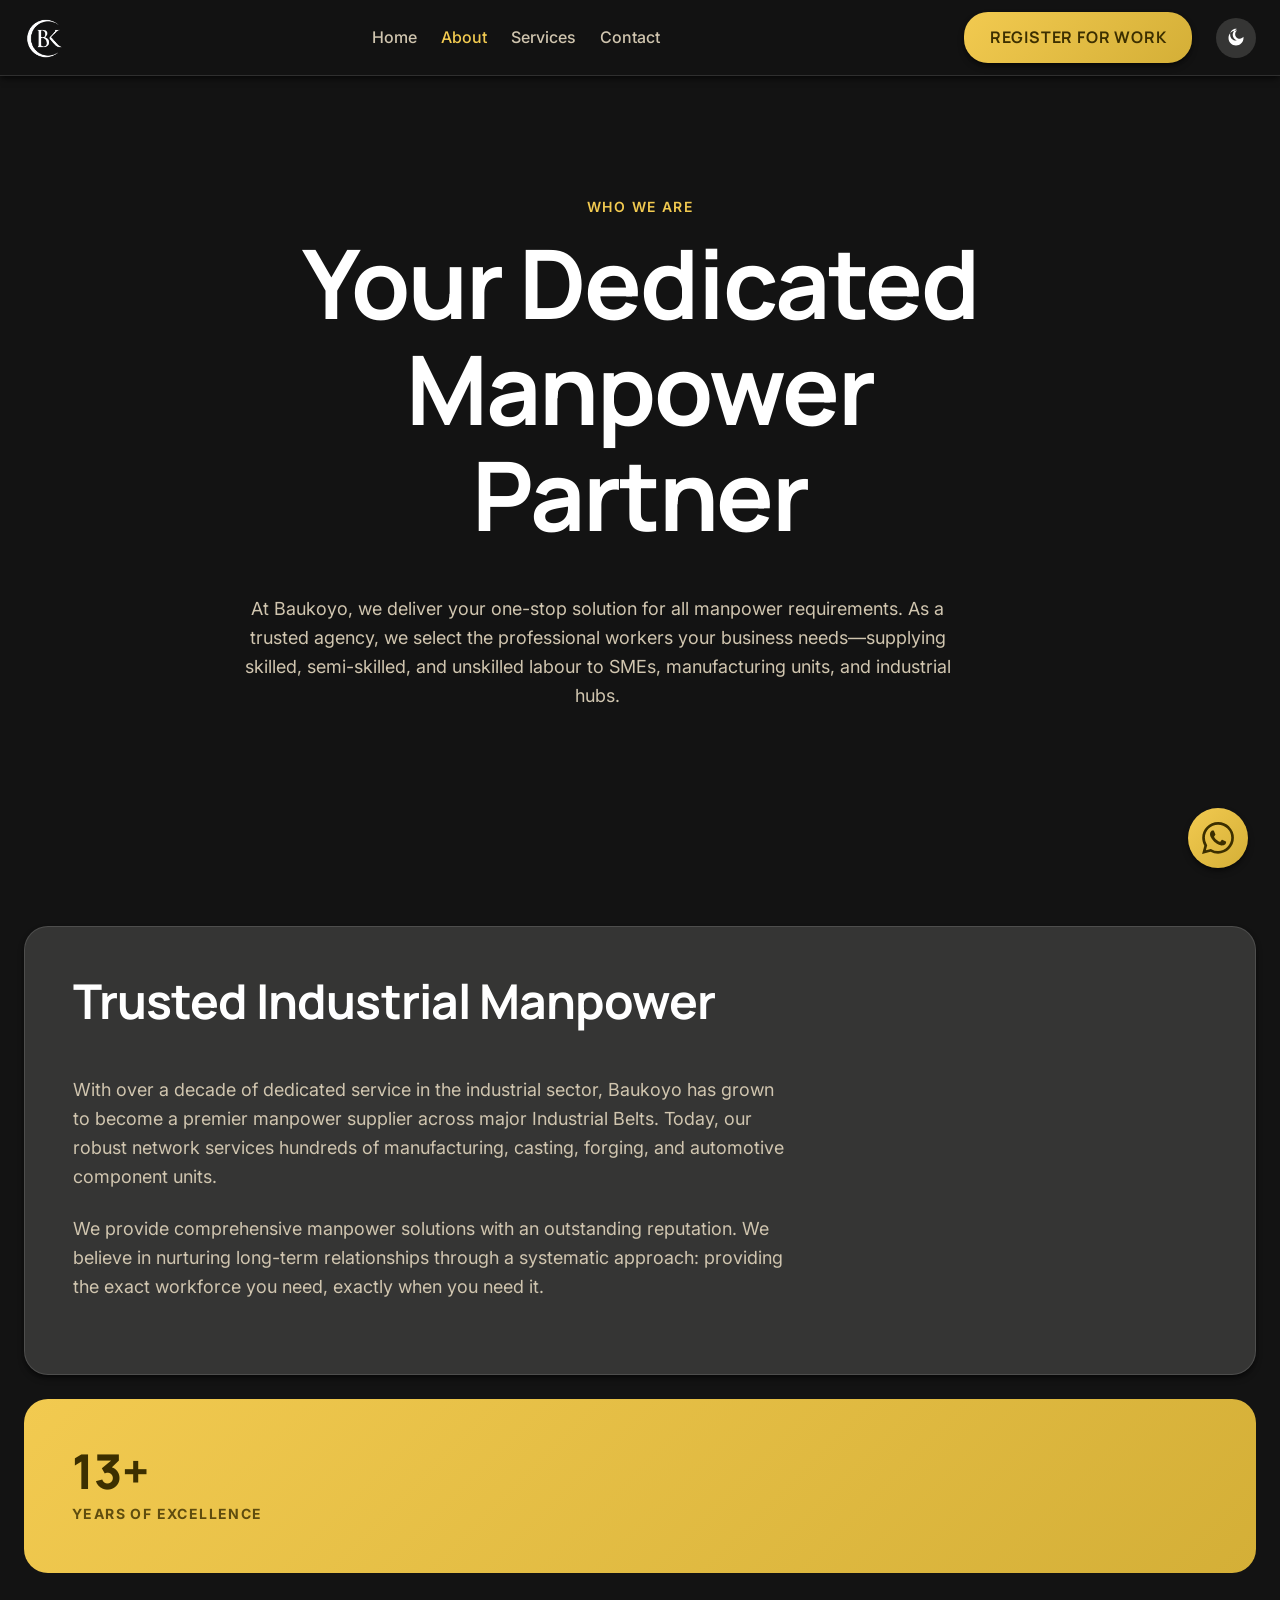
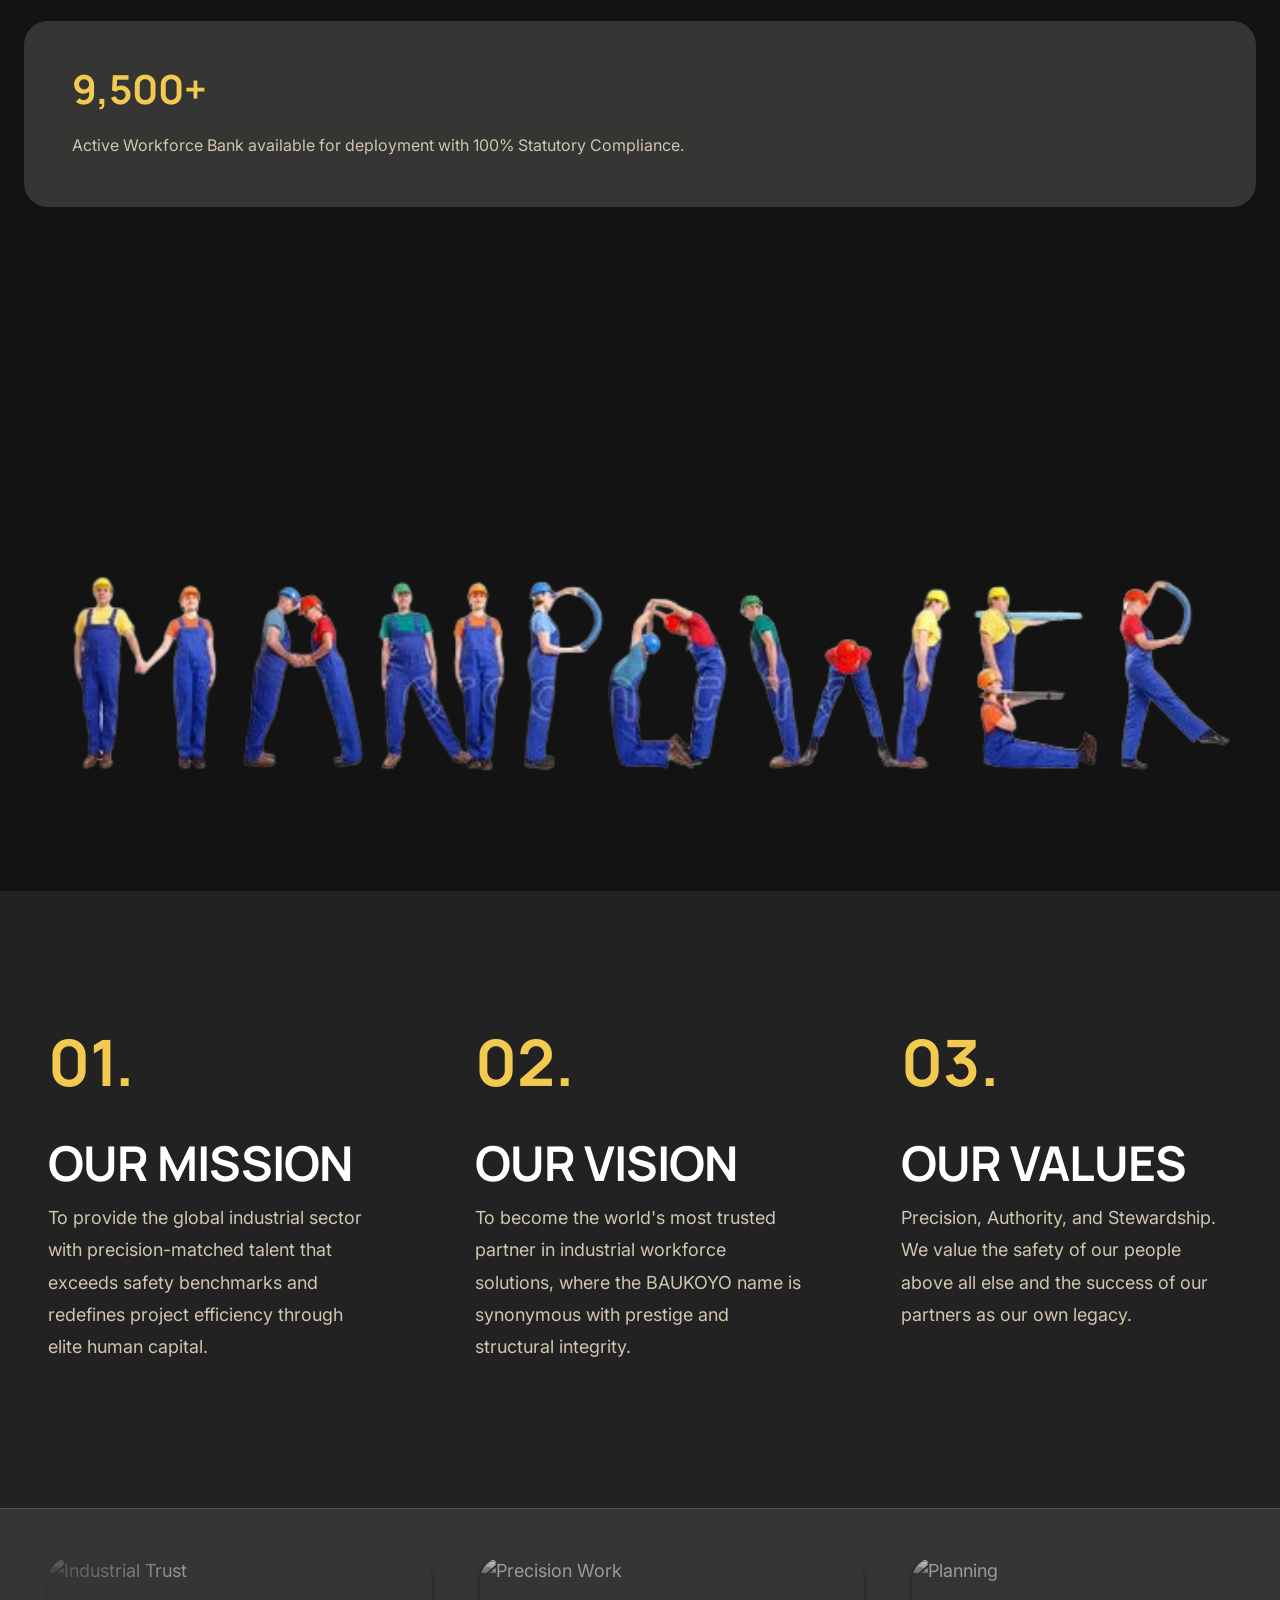
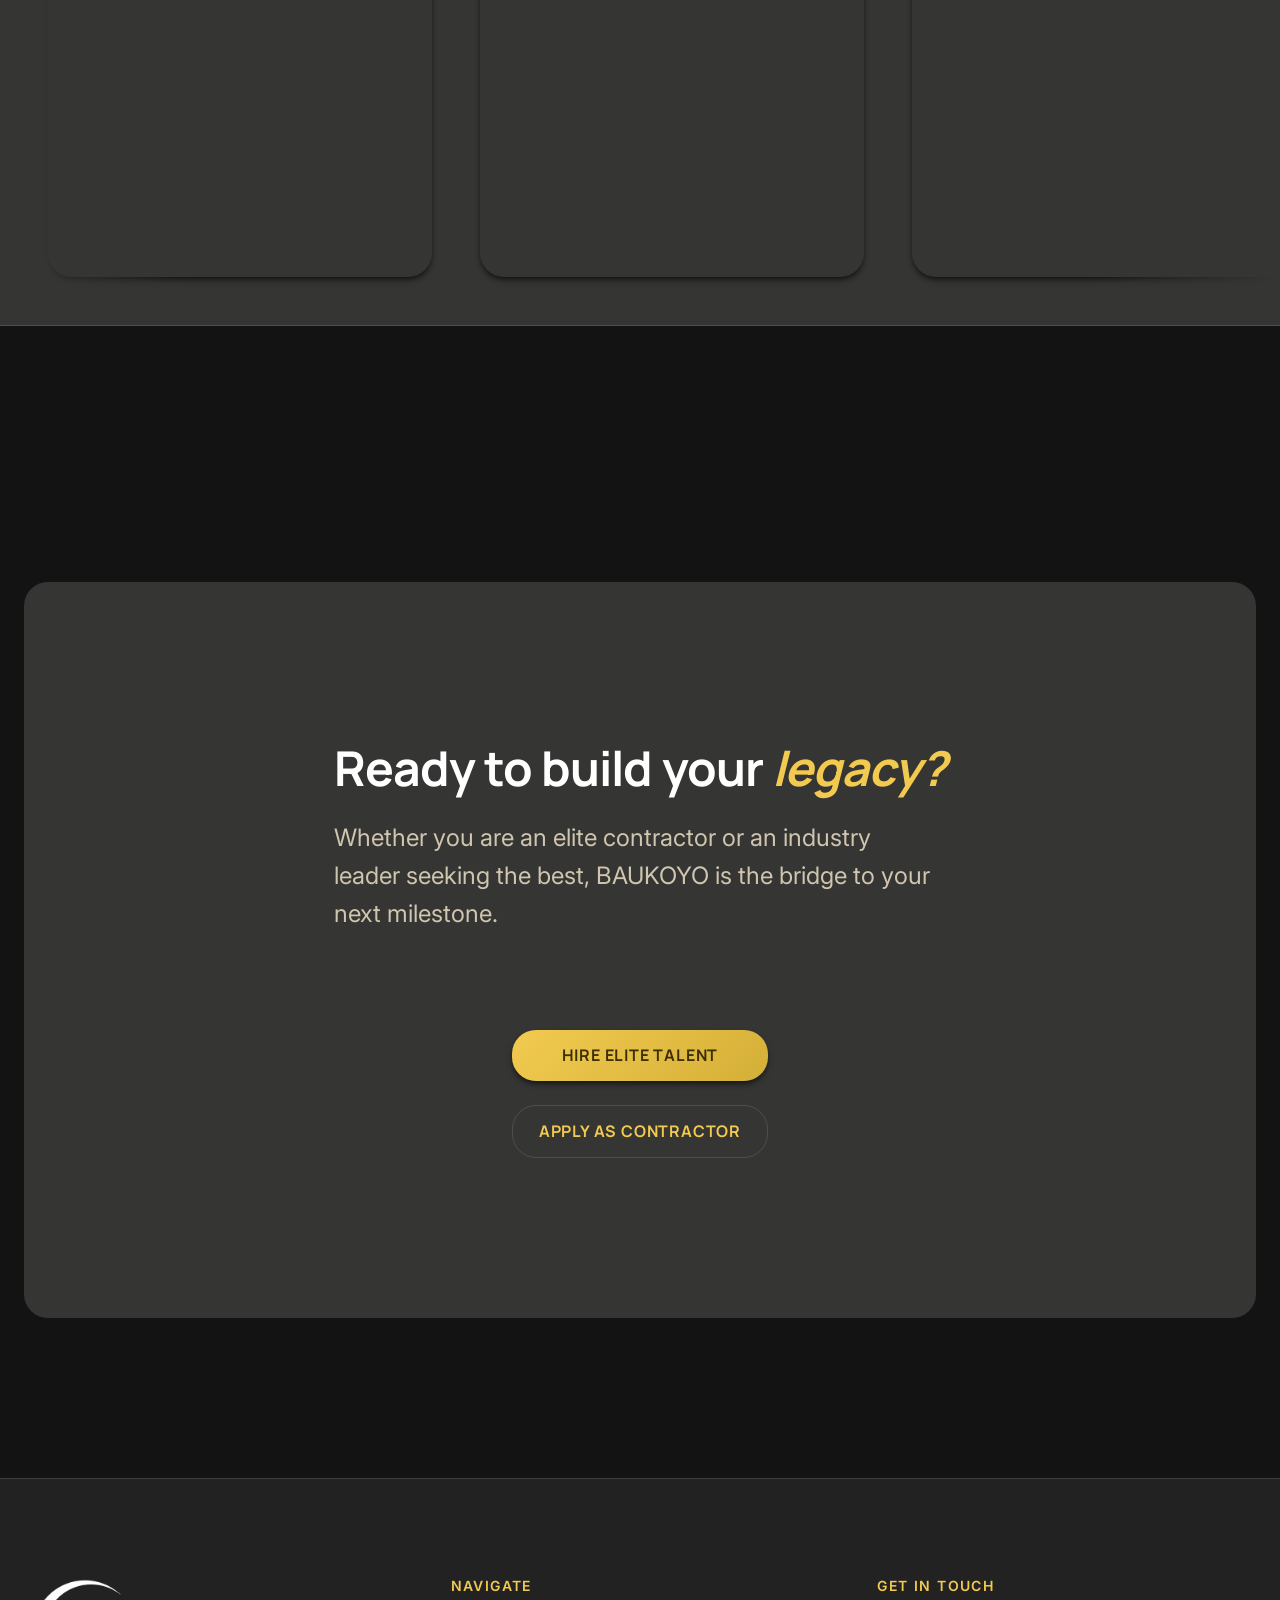
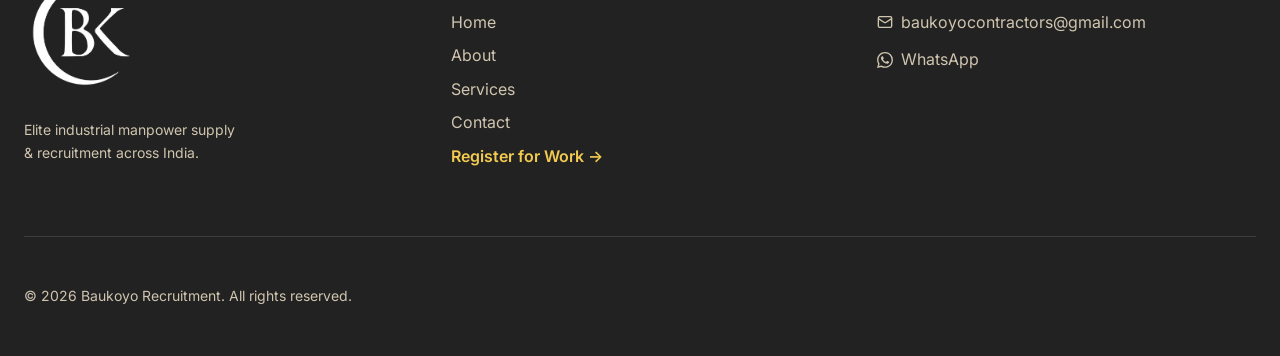
==== commit 92fe53c7: "update: contact info, email, address, and map to Pratapgarh HQ" ====
--- a/about.html
+++ b/about.html
@@ -205,7 +205,7 @@
                     <div style="display: flex; flex-direction: column; gap: 0.75rem;">
                         <a href="mailto:ops@baukoyo.com" style="display: flex; align-items: center; gap: 0.5rem; font-size: var(--fs-sm); color: var(--on-surface-variant);">
                             <svg width="16" height="16" viewBox="0 0 24 24" fill="none" stroke="currentColor" stroke-width="2" aria-hidden="true"><rect x="2" y="4" width="20" height="16" rx="2"/><path d="m22 7-8.97 5.7a1.94 1.94 0 0 1-2.06 0L2 7"/></svg>
-                            ops@baukoyo.com
+                            baukoyocontractors@gmail.com
                         </a>
                         <a href="https://wa.me/91895735769" target="_blank" rel="noopener noreferrer" style="display: flex; align-items: center; gap: 0.5rem; font-size: var(--fs-sm); color: var(--on-surface-variant);">
                             <svg width="16" height="16" viewBox="0 0 24 24" fill="currentColor" aria-hidden="true"><path d="M17.472 14.382c-.297-.149-1.758-.867-2.03-.967-.273-.099-.471-.148-.67.15-.197.297-.767.966-.94 1.164-.173.199-.347.223-.644.075-.297-.15-1.255-.463-2.39-1.482-.888-.795-1.488-1.778-1.662-2.076-.173-.298-.018-.458.13-.606.134-.133.298-.347.446-.52.149-.174.198-.298.298-.497.099-.198.05-.371-.025-.52-.075-.149-.669-1.612-.916-2.207-.242-.579-.487-.5-.669-.51-.173-.008-.371-.01-.57-.01-.198 0-.52.074-.792.372-.272.297-1.04 1.016-1.04 2.479 0 1.462 1.065 2.875 1.213 3.074.149.198 2.096 3.2 5.077 4.487.709.306 1.262.489 1.694.625.712.227 1.36.195 1.871.118.571-.085 1.758-.719 2.006-1.413.248-.694.248-1.289.173-1.413-.074-.124-.272-.198-.57-.347m-5.421 7.403h-.004a9.87 9.87 0 01-5.031-1.378l-.361-.214-3.741.982.998-3.648-.235-.374a9.86 9.86 0 01-1.51-5.26c.001-5.45 4.436-9.884 9.888-9.884 2.64 0 5.122 1.03 6.988 2.898a9.825 9.825 0 012.893 6.994c-.003 5.45-4.437 9.884-9.885 9.884m8.413-18.297A11.815 11.815 0 0012.05 0C5.495 0 .16 5.335.157 11.892c0 2.096.547 4.142 1.588 5.945L.057 24l6.305-1.654a11.882 11.882 0 005.683 1.448h.005c6.554 0 11.89-5.335 11.893-11.893a11.821 11.821 0 00-3.48-8.413Z"/></svg>
@@ -219,7 +219,7 @@
     </footer>
 
     <!-- WhatsApp Floating Action Button -->
-    <a href="https://wa.me/91895735769" target="_blank" rel="noopener noreferrer" class="fab-whatsapp" aria-label="Connect on WhatsApp">
+    <a href="https://wa.me/918957357679" target="_blank" rel="noopener noreferrer" class="fab-whatsapp" aria-label="Connect on WhatsApp">
         <svg viewBox="0 0 24 24"><path d="M17.472 14.382c-.297-.149-1.758-.867-2.03-.967-.273-.099-.471-.148-.67.15-.197.297-.767.966-.94 1.164-.173.199-.347.223-.644.075-.297-.15-1.255-.463-2.39-1.482-.888-.795-1.488-1.778-1.662-2.076-.173-.298-.018-.458.13-.606.134-.133.298-.347.446-.52.149-.174.198-.298.298-.497.099-.198.05-.371-.025-.52-.075-.149-.669-1.612-.916-2.207-.242-.579-.487-.5-.669-.51-.173-.008-.371-.01-.57-.01-.198 0-.52.074-.792.372-.272.297-1.04 1.016-1.04 2.479 0 1.462 1.065 2.875 1.213 3.074.149.198 2.096 3.2 5.077 4.487.709.306 1.262.489 1.694.625.712.227 1.36.195 1.871.118.571-.085 1.758-.719 2.006-1.413.248-.694.248-1.289.173-1.413-.074-.124-.272-.198-.57-.347m-5.421 7.403h-.004a9.87 9.87 0 01-5.031-1.378l-.361-.214-3.741.982.998-3.648-.235-.374a9.86 9.86 0 01-1.51-5.26c.001-5.45 4.436-9.884 9.888-9.884 2.64 0 5.122 1.03 6.988 2.898a9.825 9.825 0 012.893 6.994c-.003 5.45-4.437 9.884-9.885 9.884m8.413-18.297A11.815 11.815 0 0012.05 0C5.495 0 .16 5.335.157 11.892c0 2.096.547 4.142 1.588 5.945L.057 24l6.305-1.654a11.882 11.882 0 005.683 1.448h.005c6.554 0 11.89-5.335 11.893-11.893a11.821 11.821 0 00-3.48-8.413Z"/></svg>
     </a>
 
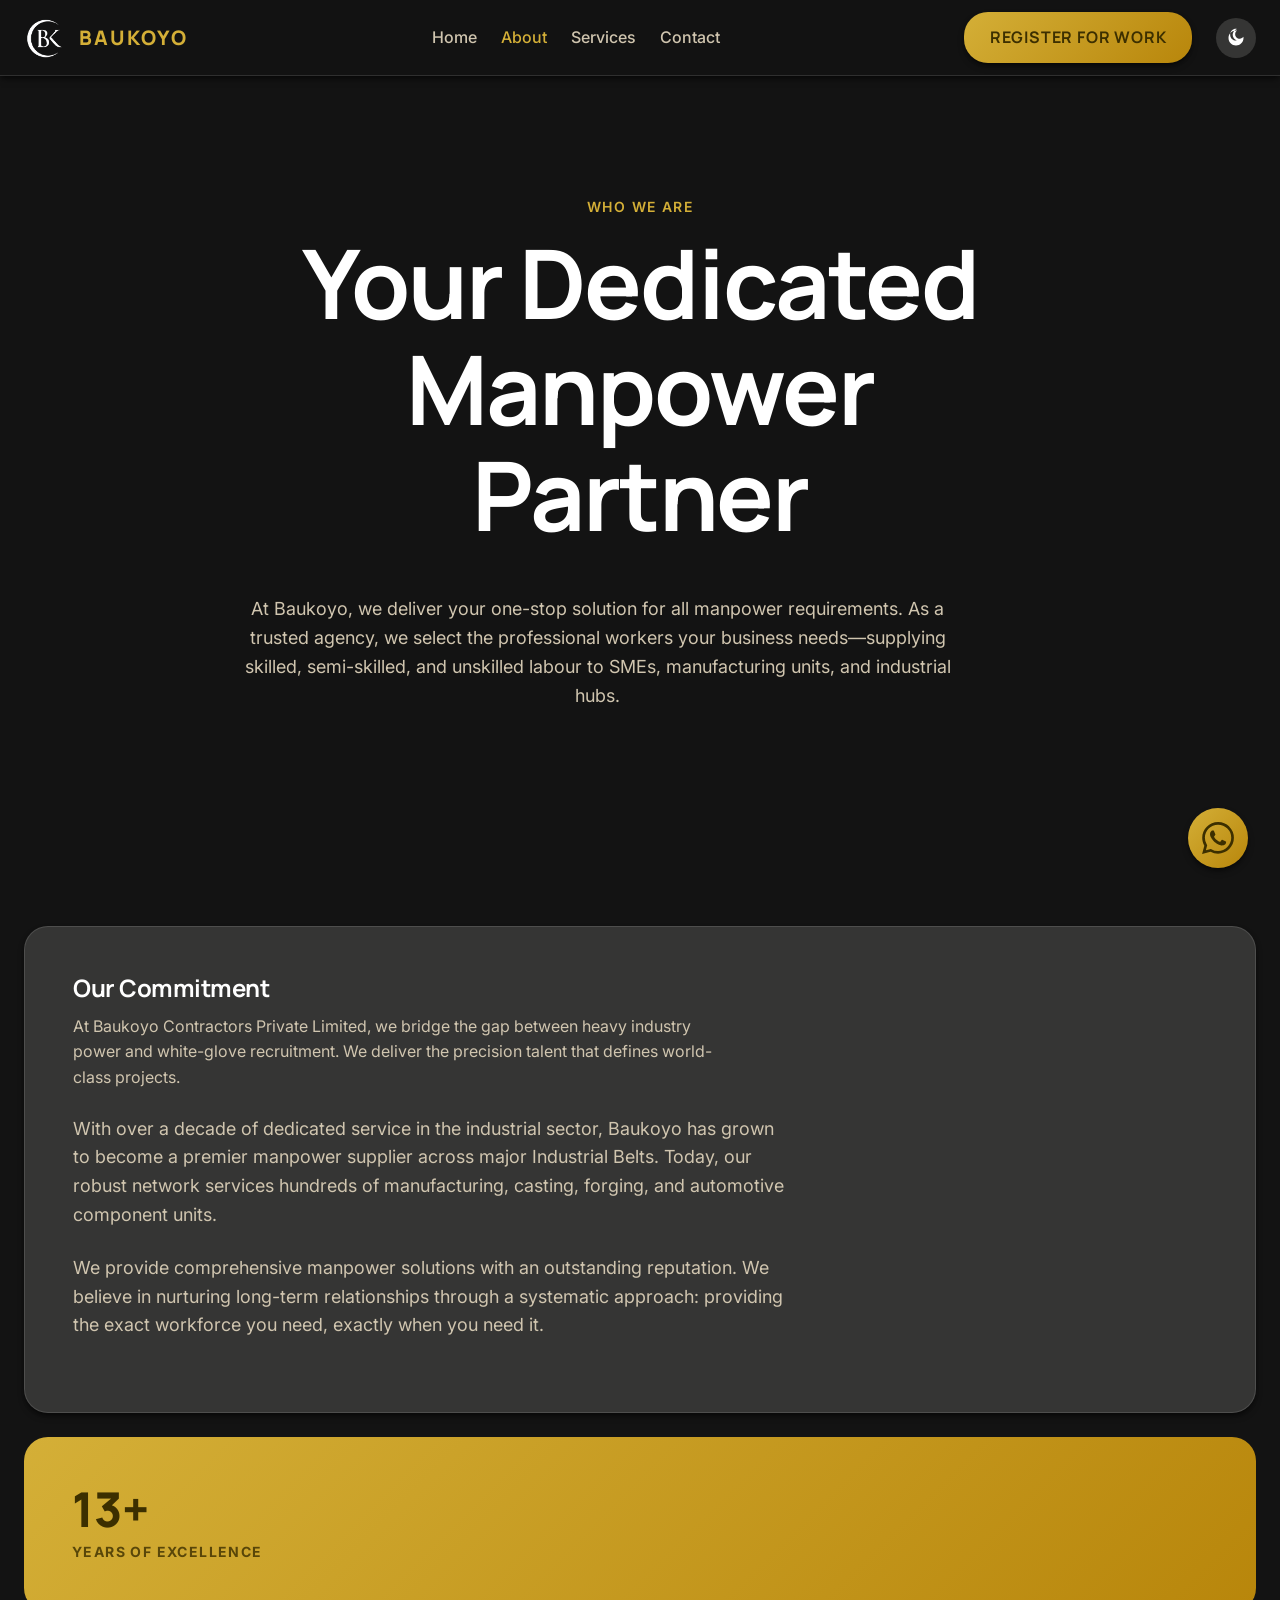
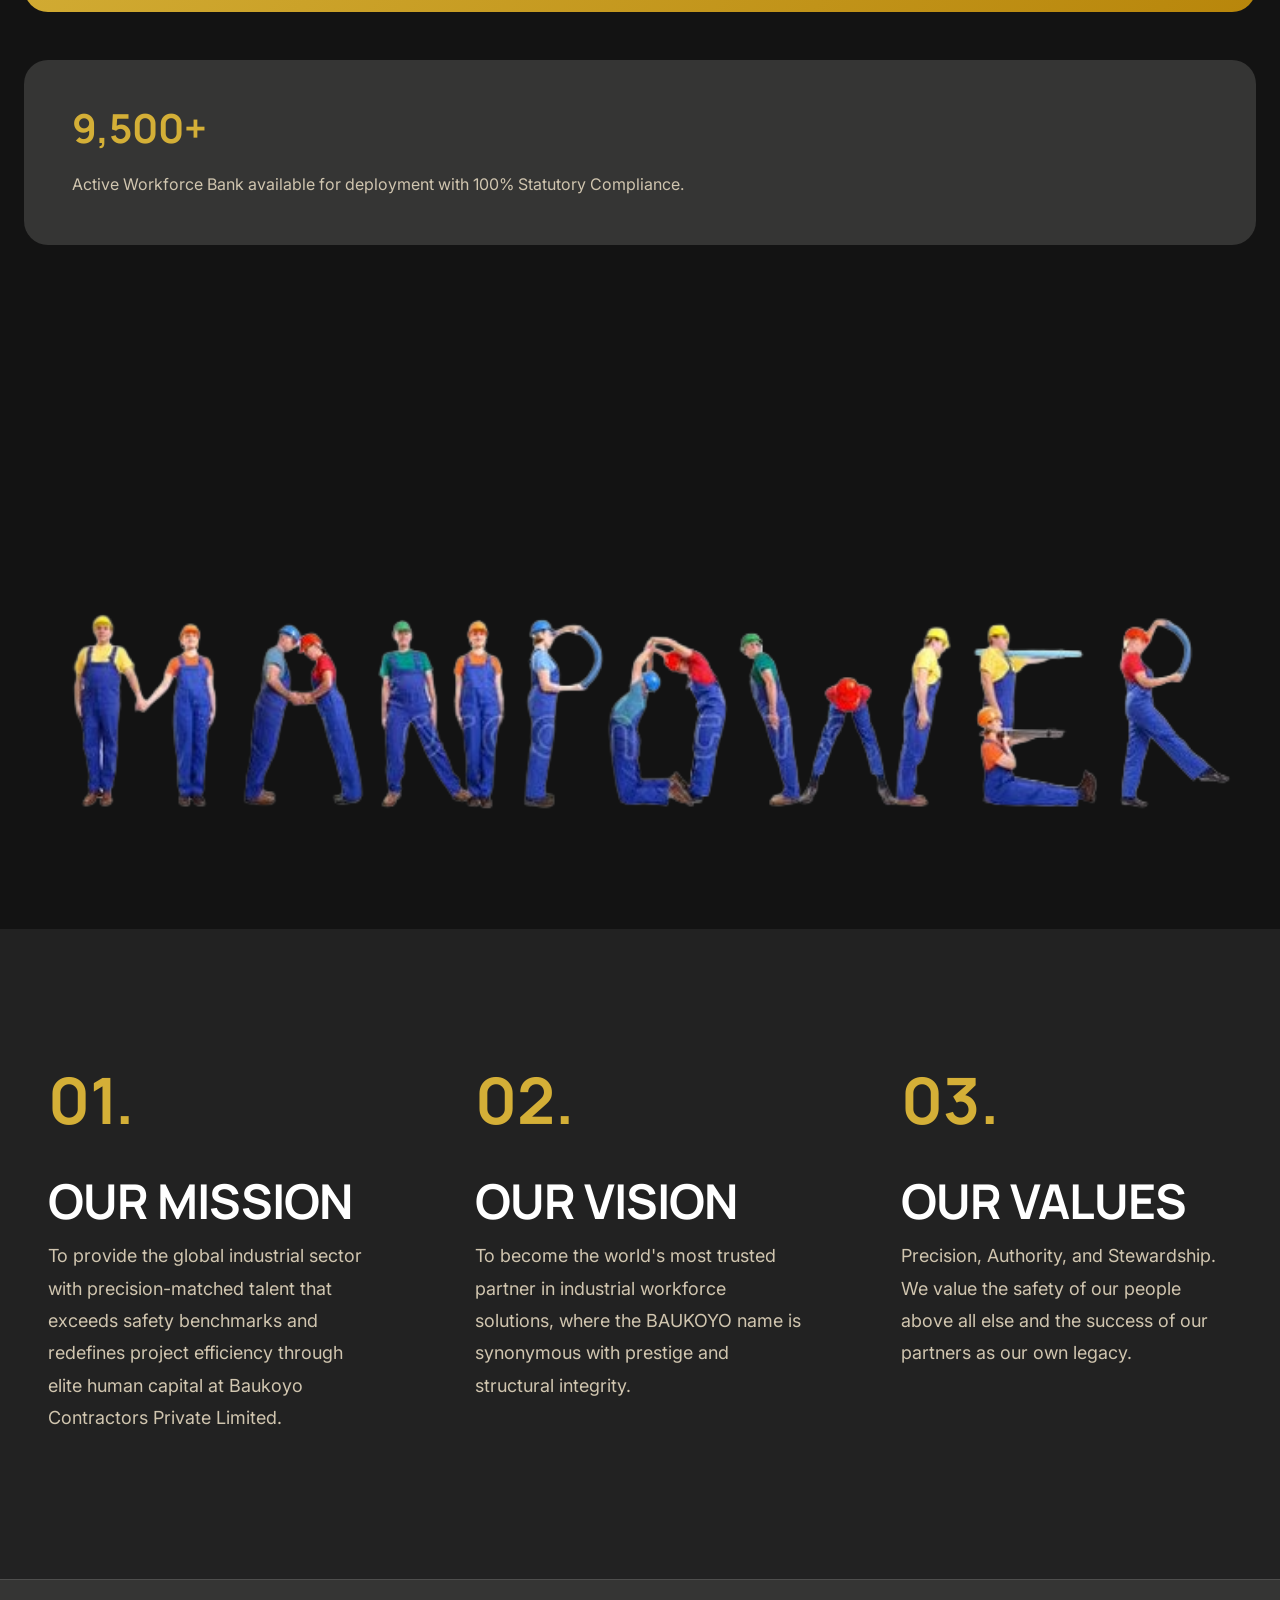
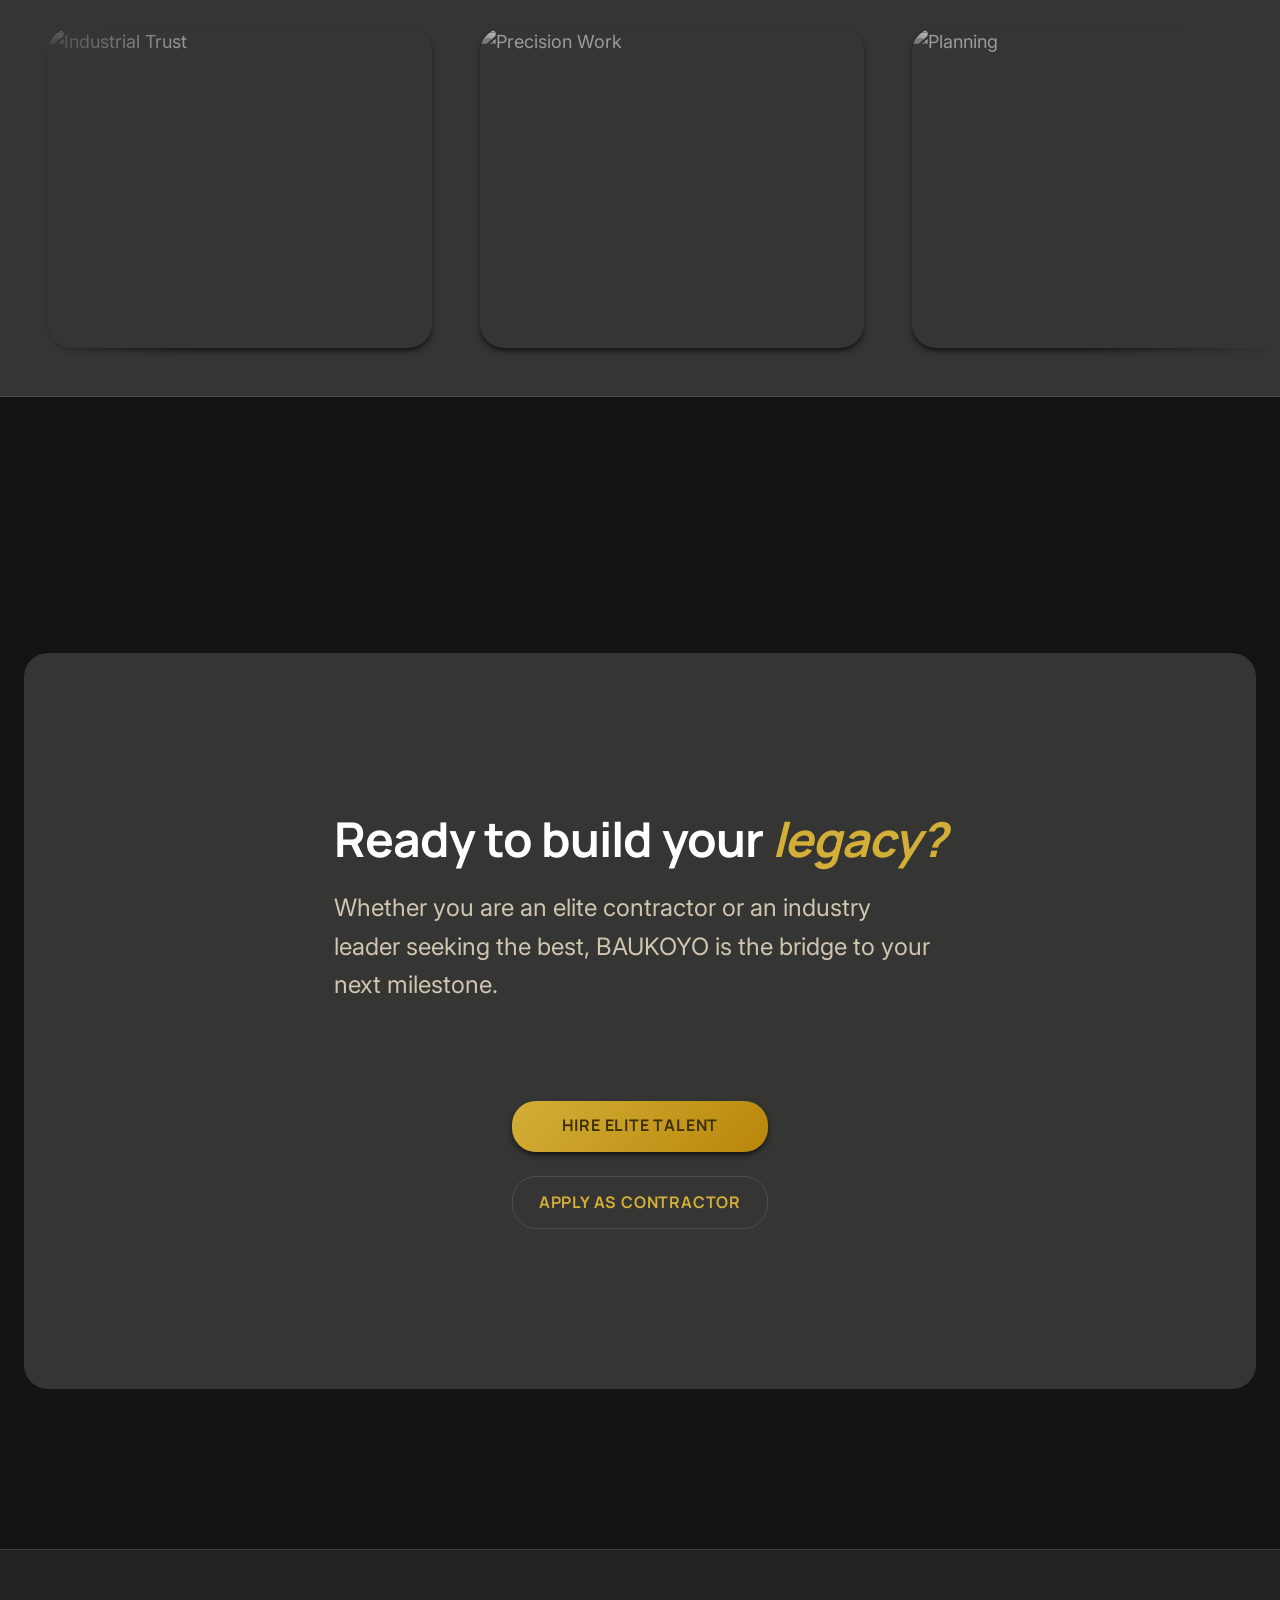
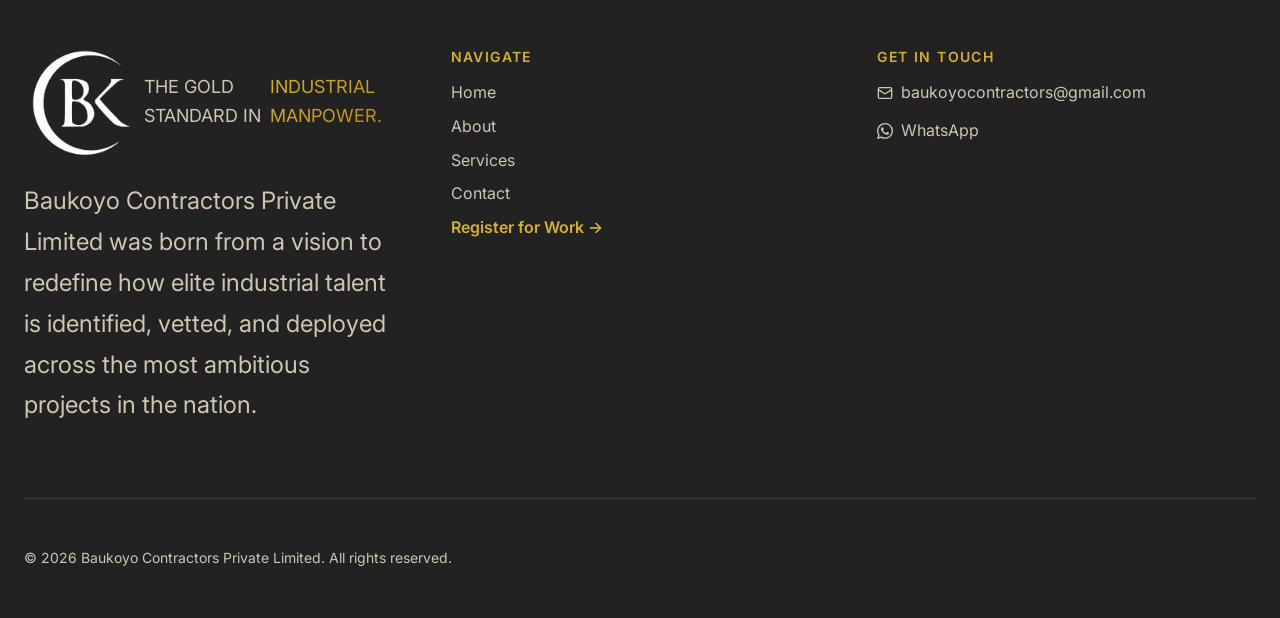
==== commit 336759ec: "chore: rebrand website with industrial gold theme and full legal name typography" ====
--- a/about.html
+++ b/about.html
@@ -6,7 +6,7 @@
     <meta name="description" content="About Baukoyo Recruitment - The leading provider of premium industrial contracting teams and heavy machinery operations experts.">
     <meta property="og:title" content="About | Baukoyo Recruitment">
     <meta property="og:description" content="The leading provider of premium industrial contracting teams and heavy machinery operations experts.">
-    <title>About | Baukoyo Recruitment</title>
+    <title>About Us | Baukoyo Contractors Private Limited</title>
 
     <link rel="preconnect" href="https://fonts.googleapis.com">
     <link rel="preconnect" href="https://fonts.gstatic.com" crossorigin>
@@ -22,6 +22,7 @@
             <a href="index.html" class="nav-brand" aria-label="Baukoyo Home">
                 <img src="assets/images/bk-logo-dark.webp" alt="Baukoyo Dark Logo" class="logo-dark" width="150" height="40" loading="eager" fetchpriority="high">
                 <img src="assets/images/bk-logo-light.webp" alt="Baukoyo Light Logo" class="logo-light" width="150" height="40" loading="eager" fetchpriority="high">
+                <span class="brand-text">BAUKOYO</span>
             </a>
 
             <nav>
@@ -63,7 +64,8 @@
             <div class="container grid grid-12">
                 <!-- Large Story Block -->
                 <div class="glass-card col-12 col-8">
-                    <h2 class="display" style="font-size: var(--fs-2xl); margin-bottom: var(--space-md);">Trusted Industrial Manpower</h2>
+                    <h3 style="font-size: var(--fs-lg); margin-bottom: var(--space-xs);">Our Commitment</h3>
+                    <p style="font-size: var(--fs-sm); line-height: 1.6;">At Baukoyo Contractors Private Limited, we bridge the gap between heavy industry power and white-glove recruitment. We deliver the precision talent that defines world-class projects.</p>
                     <div style="color: var(--on-surface-variant); line-height: 1.8;">
                         <p>With over a decade of dedicated service in the industrial sector, Baukoyo has grown to become a premier manpower supplier across major Industrial Belts. Today, our robust network services hundreds of manufacturing, casting, forging, and automotive component units.</p>
                         <p class="mb-0">We provide comprehensive manpower solutions with an outstanding reputation. We believe in nurturing long-term relationships through a systematic approach: providing the exact workforce you need, exactly when you need it.</p>
@@ -101,7 +103,7 @@
                         <span class="fs-3xl text-primary font-bold" style="font-family: var(--font-display);">01.</span>
                     </div>
                     <h3 class="font-bold mb-xs uppercase">Our Mission</h3>
-                    <p class="text-on-surface-variant mb-0" style="line-height: 1.8;">To provide the global industrial sector with precision-matched talent that exceeds safety benchmarks and redefines project efficiency through elite human capital.</p>
+                    <p class="text-on-surface-variant mb-0" style="line-height: 1.8;">To provide the global industrial sector with precision-matched talent that exceeds safety benchmarks and redefines project efficiency through elite human capital at Baukoyo Contractors Private Limited.</p>
                 </div>
                 <!-- Vision -->
                 <div class="relative group card" style="background: transparent; box-shadow: none;">
@@ -184,11 +186,14 @@
         <div class="container">
             <div class="grid grid-3" style="gap: var(--space-md); margin-bottom: var(--space-md); padding-bottom: var(--space-md); border-bottom: 1px solid var(--outline-variant);">
                 <div>
-                    <a href="index.html" aria-label="Baukoyo Home" style="display:inline-block; margin-bottom: var(--space-sm);">
+                    <a href="index.html" aria-label="Baukoyo Home" style="display:flex; align-items:center; margin-bottom: var(--space-sm); text-decoration: none;">
                         <img src="assets/images/bk-logo-dark.webp" alt="Baukoyo Dark Logo" class="logo-dark" width="120" height="30" loading="lazy">
                         <img src="assets/images/bk-logo-light.webp" alt="Baukoyo Light Logo" class="logo-light" width="120" height="30" loading="lazy">
+                        THE GOLD STANDARD IN <br/><span class="gold-gradient-text">INDUSTRIAL MANPOWER.</span>
                     </a>
-                    <p style="font-size: var(--fs-xs); color: var(--on-surface-variant); max-width: 220px; line-height: 1.6;">Elite industrial manpower supply &amp; recruitment across India.</p>
+                    <p style="font-size: var(--fs-lg); color: var(--on-surface-variant); max-width: 520px; line-height: 1.7;">
+                        Baukoyo Contractors Private Limited was born from a vision to redefine how elite industrial talent is identified, vetted, and deployed across the most ambitious projects in the nation.
+                    </p>
                 </div>
                 <div>
                     <p class="kicker" style="margin-bottom: var(--space-xs);">Navigate</p>
@@ -214,7 +219,7 @@
                     </div>
                 </div>
             </div>
-            <p style="font-size: var(--fs-xs); color: var(--on-surface-variant); margin: 0;">&copy; 2026 Baukoyo Recruitment. All rights reserved.</p>
+            <p style="font-size: var(--fs-xs); color: var(--on-surface-variant); margin: 0;">&copy; 2026 Baukoyo Contractors Private Limited. All rights reserved.</p>
         </div>
     </footer>
 
--- a/assets/css/styles.css
+++ b/assets/css/styles.css
@@ -5,8 +5,8 @@
    ========================================================================== */
 :root {
   /* Colors - Industrial Prestige (Dark / Default) */
-  --primary: #f2ca50;
-  --primary-container: #d4af37;
+  --primary: #D4AF37;
+  --primary-container: #B8860B;
   --on-primary: #3c2f00;
   --on-primary-variant: rgba(60, 47, 0, 0.8);
   
@@ -55,8 +55,8 @@
 
 [data-theme="light"] {
   /* Colors - Light Theme Overrides */
-  --primary: #c29923;
-  --primary-container: #a68114;
+  --primary: #B8860B;
+  --primary-container: #8B6508;
   --on-primary: #ffffff;
   --on-primary-variant: rgba(255, 255, 255, 0.8);
   
@@ -438,12 +438,12 @@
   font-weight: 700;
   letter-spacing: 0.1em;
   border-radius: var(--radius-lg);
-  box-shadow: 0 10px 15px -3px rgba(242, 202, 80, 0.1);
+  box-shadow: 0 10px 15px -3px rgba(212, 175, 55, 0.1);
   transition: all 0.3s;
 }
 
 .btn-hero-primary:hover {
-  box-shadow: 0 10px 15px -3px rgba(242, 202, 80, 0.2);
+  box-shadow: 0 10px 15px -3px rgba(212, 175, 55, 0.2);
   transform: scale(0.98);
 }
 
@@ -742,6 +742,20 @@
   color: transparent;
 }
 
+.brand-text {
+  font-family: var(--font-display);
+  font-weight: 800;
+  letter-spacing: 0.1em;
+  text-transform: uppercase;
+  color: var(--primary);
+  margin-left: 0.75rem;
+  font-size: 1.25rem;
+}
+
+.footer-brand-text {
+  font-size: 1.1rem;
+}
+
 /* Typography Utilities */
 .text-primary { color: var(--primary); }
 .text-on-surface { color: var(--on-surface); }
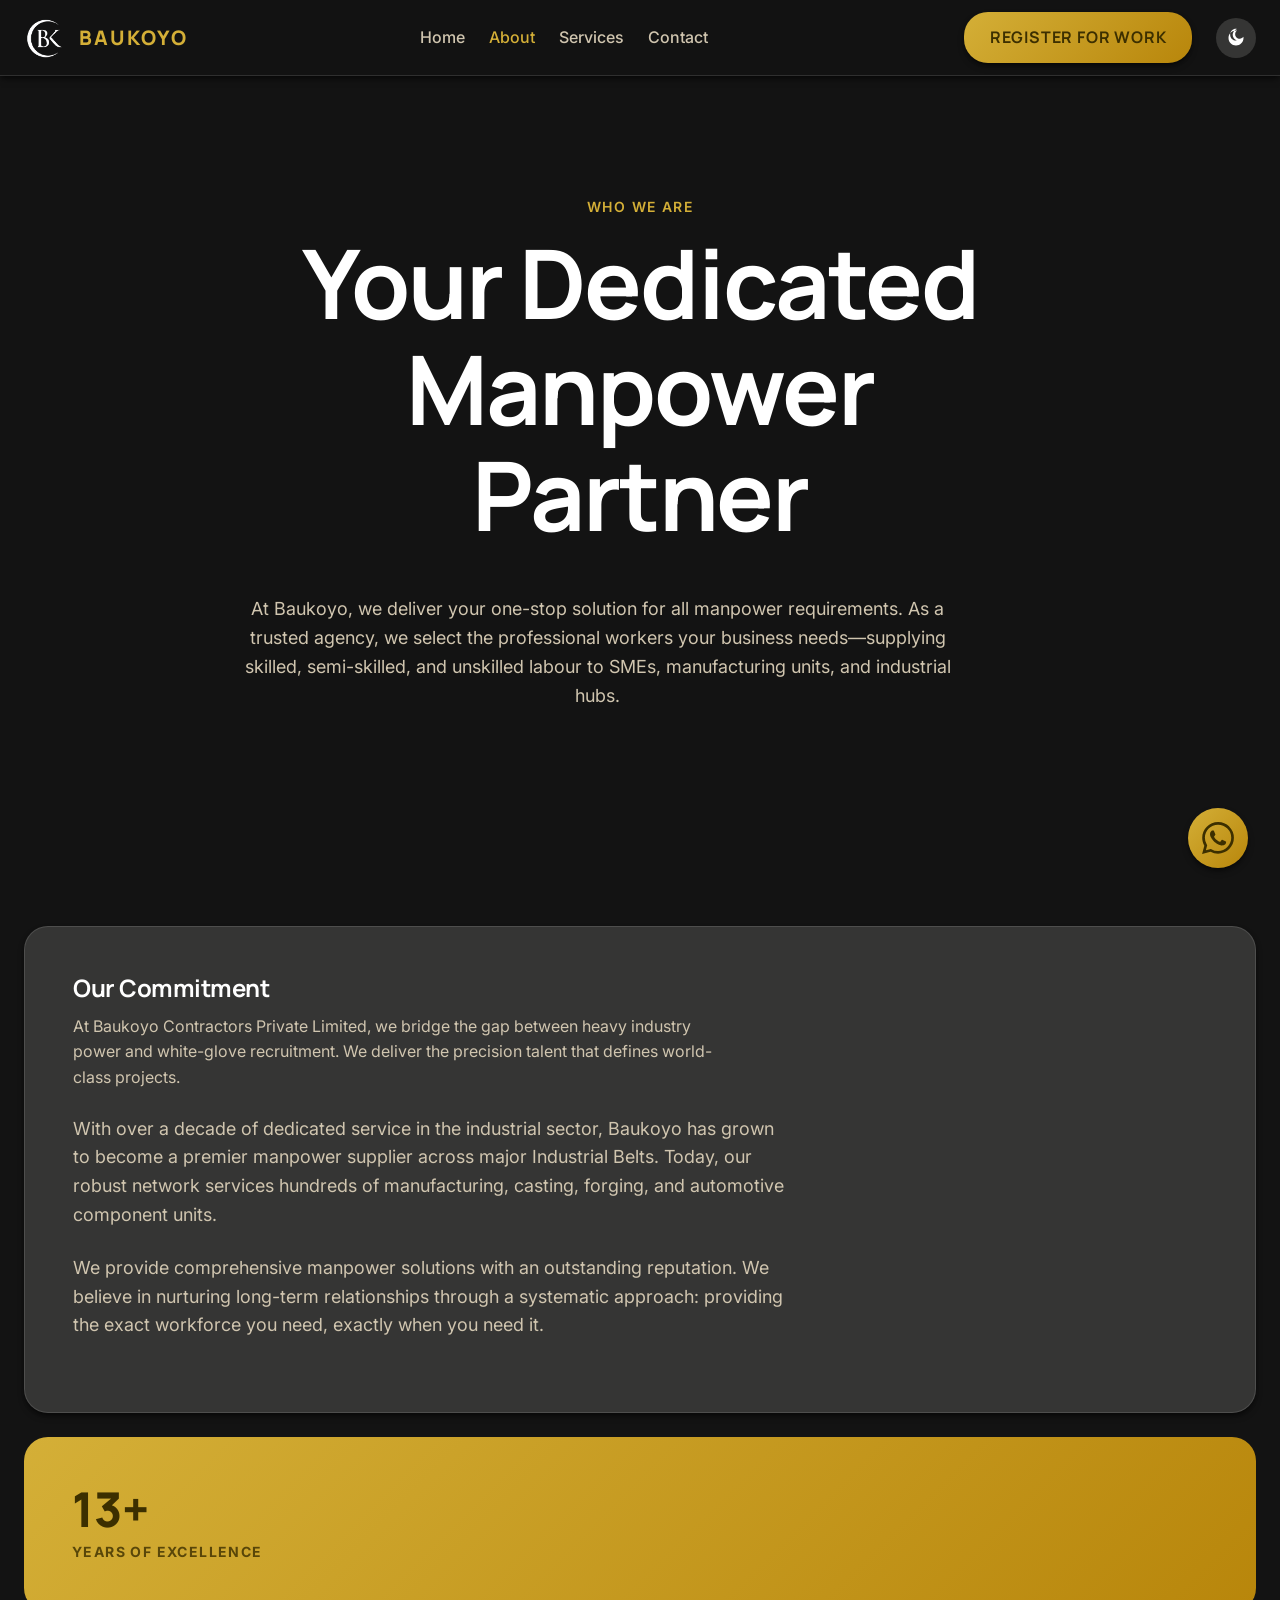
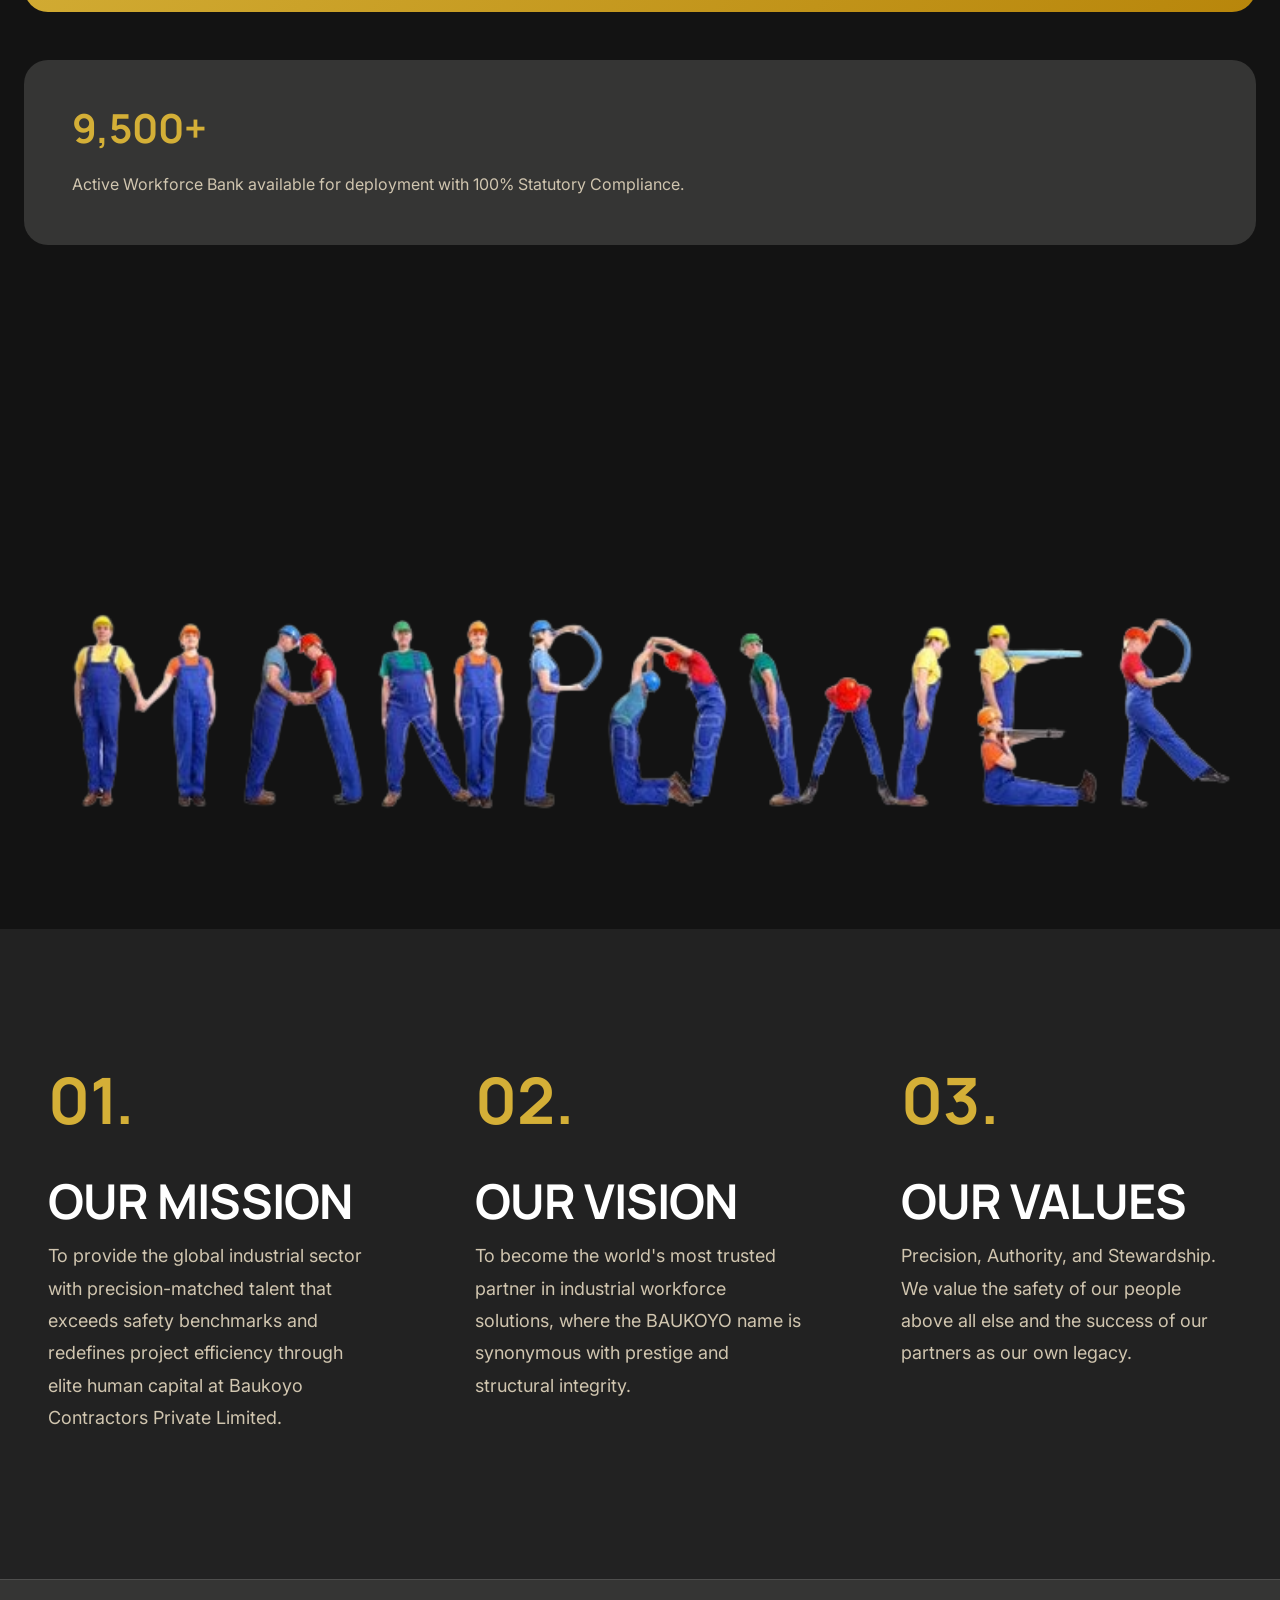
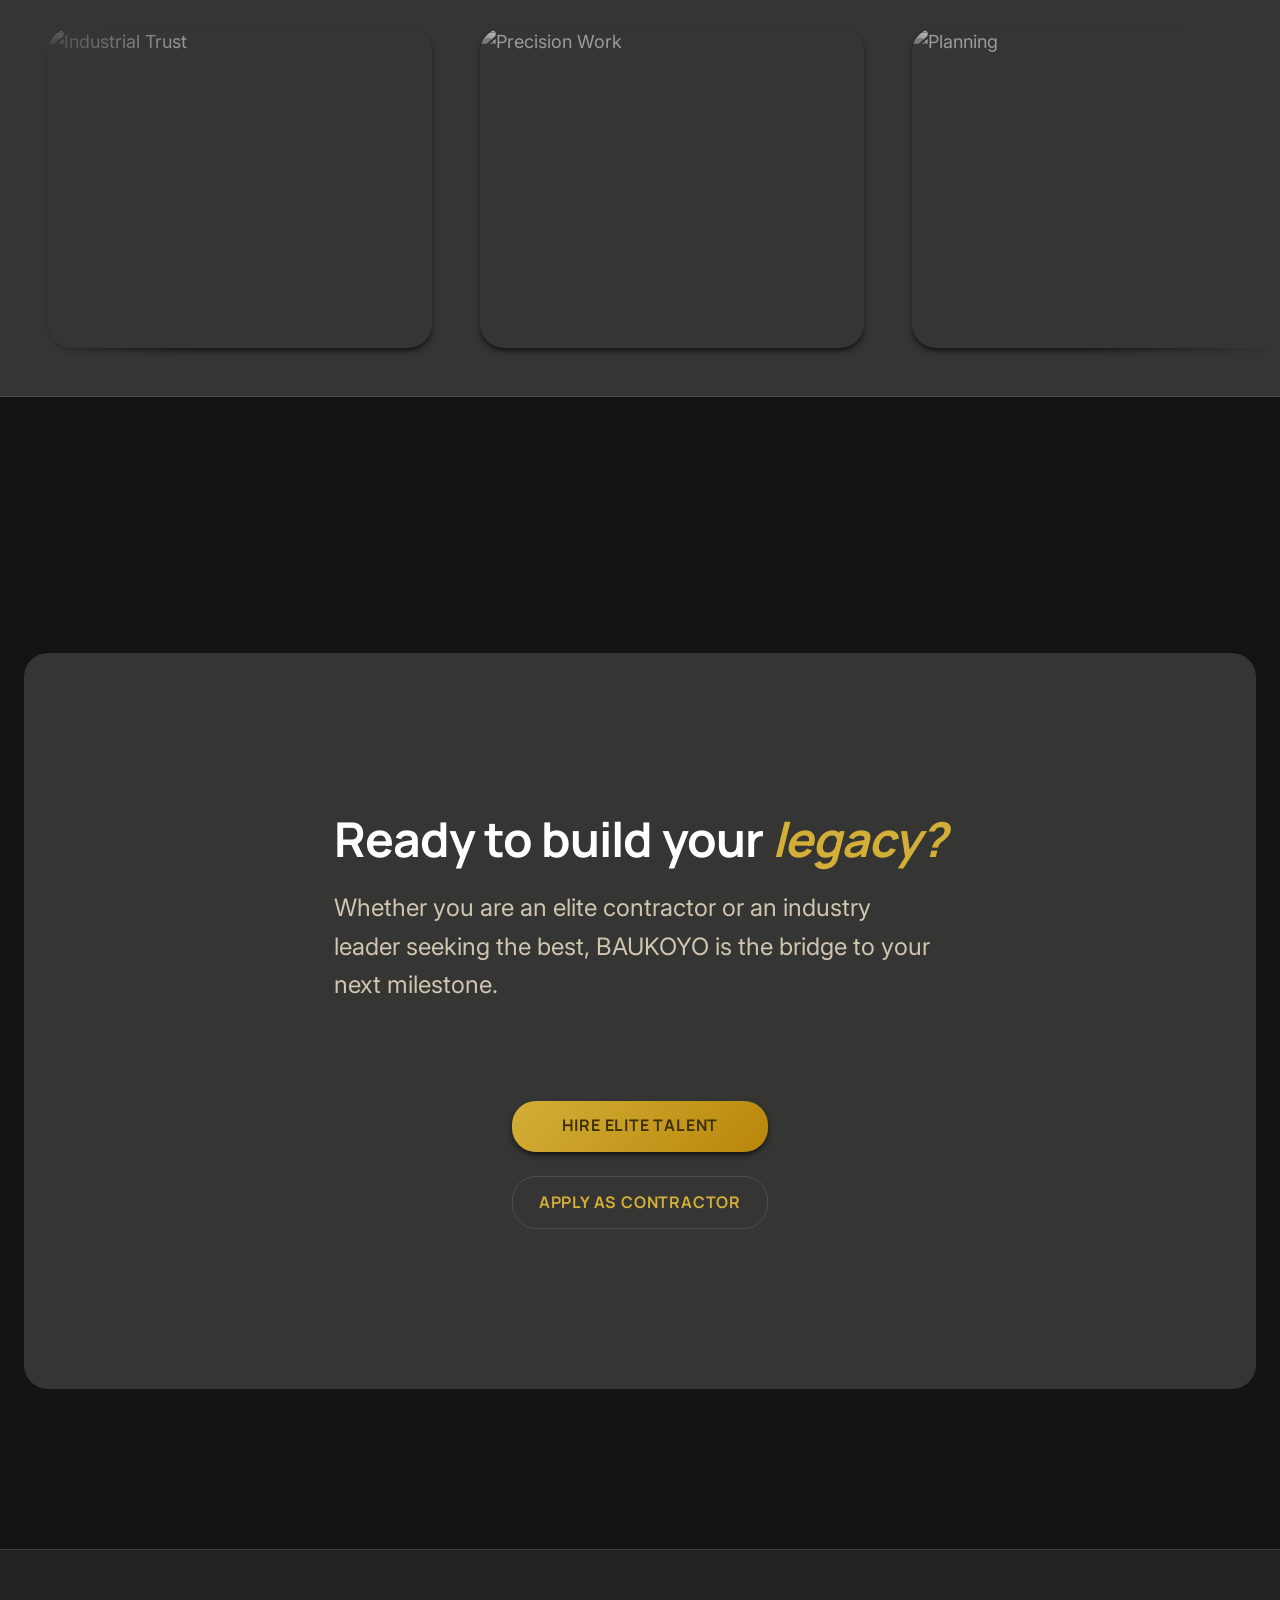
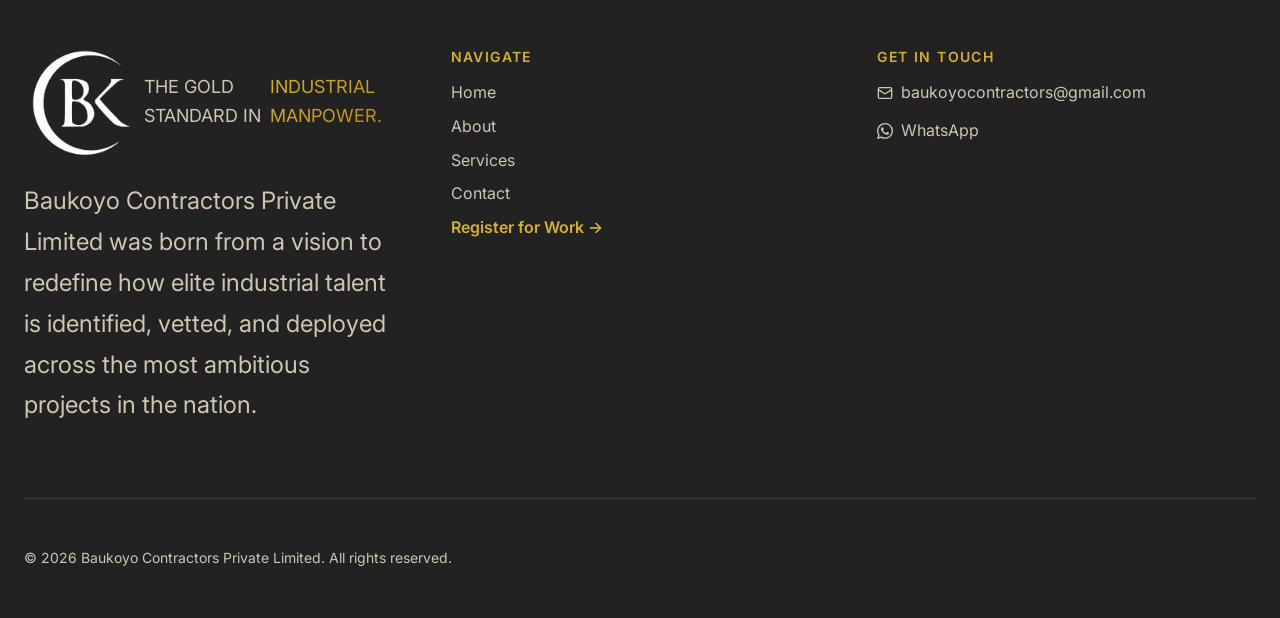
==== commit ac37f9bb: "chore: final security hardening and mobile UI optimization" ====
--- a/about.html
+++ b/about.html
@@ -10,6 +10,7 @@
 
     <link rel="preconnect" href="https://fonts.googleapis.com">
     <link rel="preconnect" href="https://fonts.gstatic.com" crossorigin>
+    <link rel="stylesheet" href="https://fonts.googleapis.com/css2?family=Material+Symbols+Outlined:opsz,wght,FILL,GRAD@20..48,100..700,0..1,-50..200" />
     
     <link rel="stylesheet" href="assets/css/styles.css">
     <script defer src="assets/js/scripts.js"></script>
@@ -31,6 +32,7 @@
                     <li><a href="about.html" aria-current="page">About</a></li>
                     <li><a href="services.html">Services</a></li>
                     <li><a href="contact.html">Contact</a></li>
+                    <li><a href="register.html" class="nav-mobile-cta">Register for Work</a></li>
                 </ul>
             </nav>
 
@@ -212,7 +214,7 @@
                             <svg width="16" height="16" viewBox="0 0 24 24" fill="none" stroke="currentColor" stroke-width="2" aria-hidden="true"><rect x="2" y="4" width="20" height="16" rx="2"/><path d="m22 7-8.97 5.7a1.94 1.94 0 0 1-2.06 0L2 7"/></svg>
                             baukoyocontractors@gmail.com
                         </a>
-                        <a href="https://wa.me/91895735769" target="_blank" rel="noopener noreferrer" style="display: flex; align-items: center; gap: 0.5rem; font-size: var(--fs-sm); color: var(--on-surface-variant);">
+                        <a href="https://wa.me/918957357679" target="_blank" rel="noopener noreferrer" style="display: flex; align-items: center; gap: 0.5rem; font-size: var(--fs-sm); color: var(--on-surface-variant);">
                             <svg width="16" height="16" viewBox="0 0 24 24" fill="currentColor" aria-hidden="true"><path d="M17.472 14.382c-.297-.149-1.758-.867-2.03-.967-.273-.099-.471-.148-.67.15-.197.297-.767.966-.94 1.164-.173.199-.347.223-.644.075-.297-.15-1.255-.463-2.39-1.482-.888-.795-1.488-1.778-1.662-2.076-.173-.298-.018-.458.13-.606.134-.133.298-.347.446-.52.149-.174.198-.298.298-.497.099-.198.05-.371-.025-.52-.075-.149-.669-1.612-.916-2.207-.242-.579-.487-.5-.669-.51-.173-.008-.371-.01-.57-.01-.198 0-.52.074-.792.372-.272.297-1.04 1.016-1.04 2.479 0 1.462 1.065 2.875 1.213 3.074.149.198 2.096 3.2 5.077 4.487.709.306 1.262.489 1.694.625.712.227 1.36.195 1.871.118.571-.085 1.758-.719 2.006-1.413.248-.694.248-1.289.173-1.413-.074-.124-.272-.198-.57-.347m-5.421 7.403h-.004a9.87 9.87 0 01-5.031-1.378l-.361-.214-3.741.982.998-3.648-.235-.374a9.86 9.86 0 01-1.51-5.26c.001-5.45 4.436-9.884 9.888-9.884 2.64 0 5.122 1.03 6.988 2.898a9.825 9.825 0 012.893 6.994c-.003 5.45-4.437 9.884-9.885 9.884m8.413-18.297A11.815 11.815 0 0012.05 0C5.495 0 .16 5.335.157 11.892c0 2.096.547 4.142 1.588 5.945L.057 24l6.305-1.654a11.882 11.882 0 005.683 1.448h.005c6.554 0 11.89-5.335 11.893-11.893a11.821 11.821 0 00-3.48-8.413Z"/></svg>
                             WhatsApp
                         </a>
--- a/assets/css/styles.css
+++ b/assets/css/styles.css
@@ -264,9 +264,13 @@
   top: 100%;
   left: 0;
   width: 100%;
+  max-height: calc(100vh - 80px); /* Prevent overflow past viewport */
+  overflow-y: auto;
   background: var(--surface);
   padding: var(--space-sm);
   border-bottom: 1px solid var(--outline-variant);
+  z-index: 100;
+  box-shadow: var(--shadow-ambient);
 }
 
 /* Theme Toggle */
@@ -927,6 +931,44 @@
    ========================================================================== */
 
 /* Mobile: collapse bento grid to single column */
+/* Mobile: scaling & adjustments */
+@media (max-width: 767px) {
+  .nav-brand img {
+    height: 28px;
+  }
+  .brand-text {
+    font-size: 0.95rem;
+    margin-left: 0.5rem;
+    letter-spacing: 0.05em;
+  }
+  .site-header .container {
+    padding-left: 0.75rem;
+    padding-right: 0.75rem;
+  }
+  .nav-actions {
+    gap: 0.5rem;
+  }
+  .nav-cta {
+    display: none !important;
+  }
+  .nav-mobile-cta {
+    display: block;
+    margin-top: 1rem;
+    padding: 1rem;
+    border: 1px solid var(--primary);
+    border-radius: var(--radius-sm);
+    color: var(--primary) !important;
+    text-align: center;
+    font-weight: 700;
+    text-transform: uppercase;
+    letter-spacing: 0.05em;
+    transition: background 0.3s ease;
+  }
+  .nav-mobile-cta:active {
+    background: color-mix(in srgb, var(--primary) 10%, transparent);
+  }
+}
+
 @media (max-width: 1023px) {
   .grid-12 {
     display: grid;
@@ -956,6 +998,9 @@
   }
   .nav-cta {
     display: inline-flex !important;
+  }
+  .nav-mobile-cta {
+    display: none;
   }
   .hero {
     min-height: 90vh;
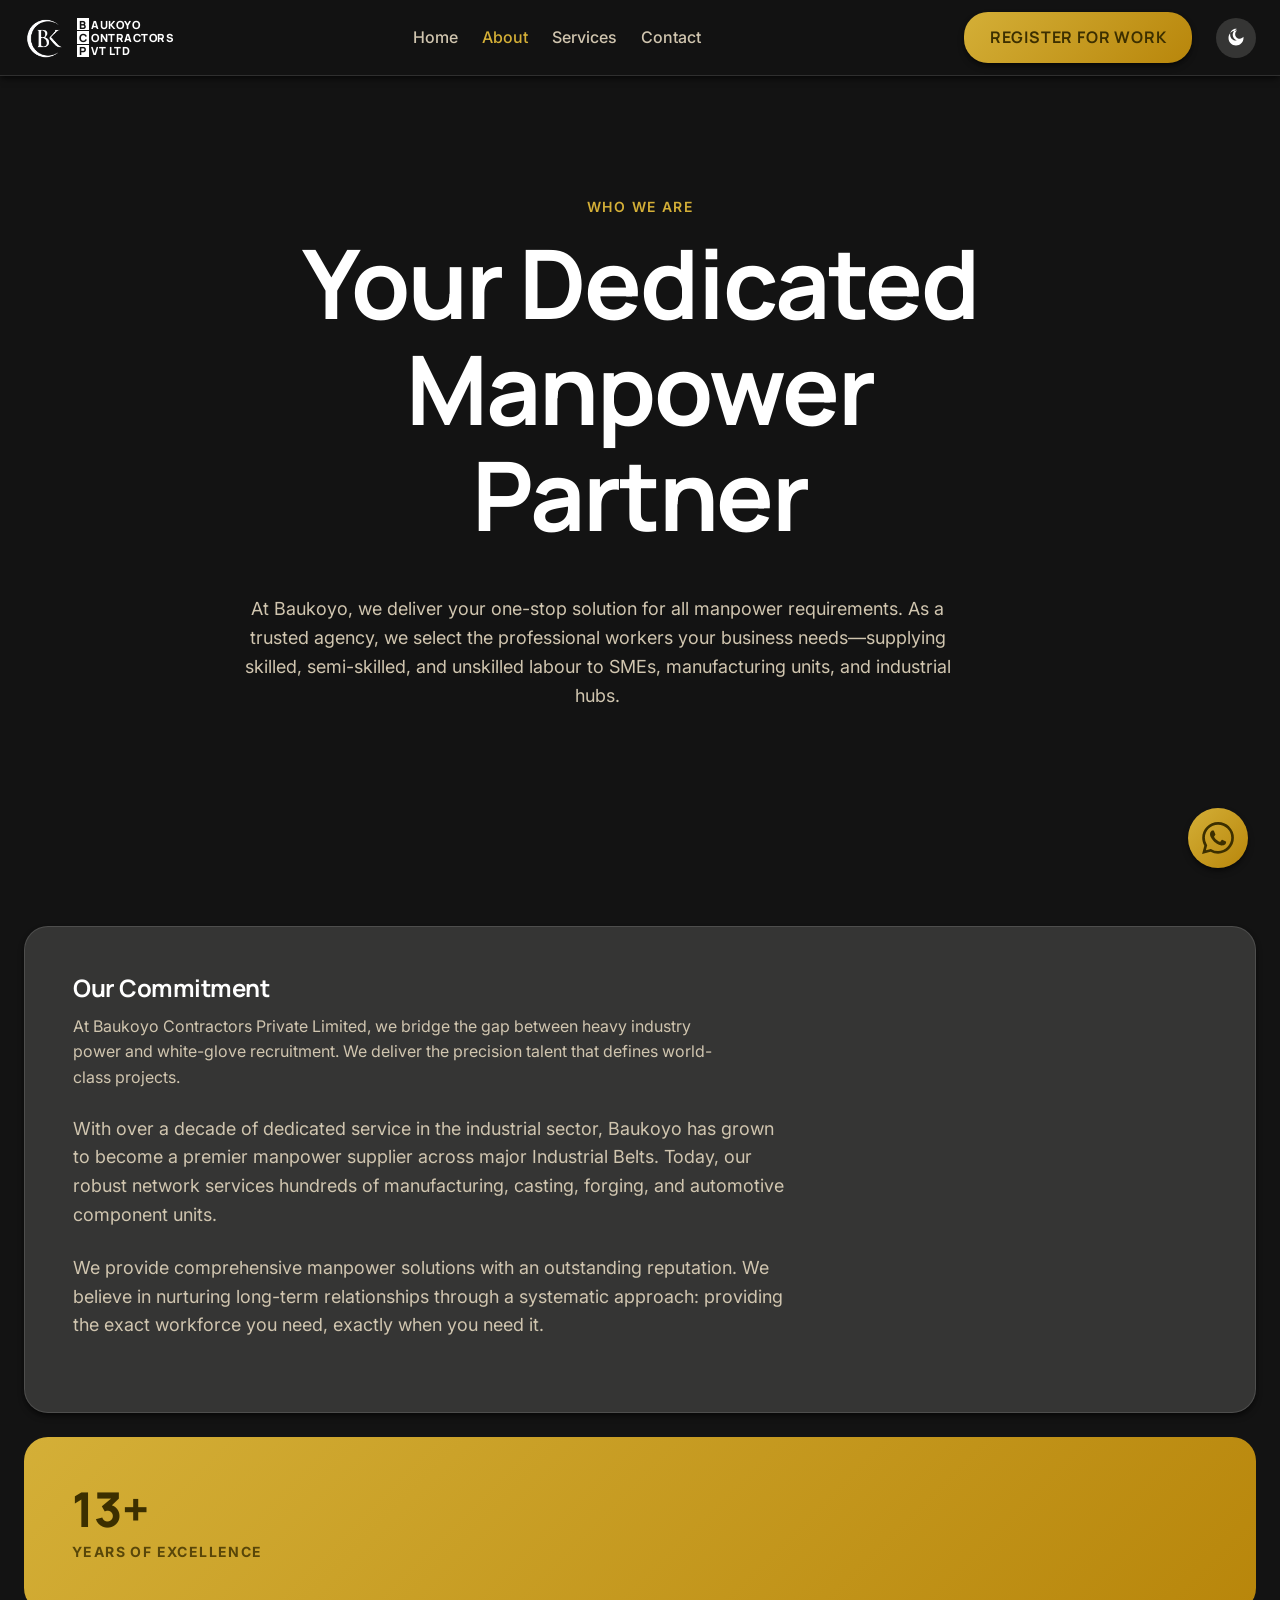
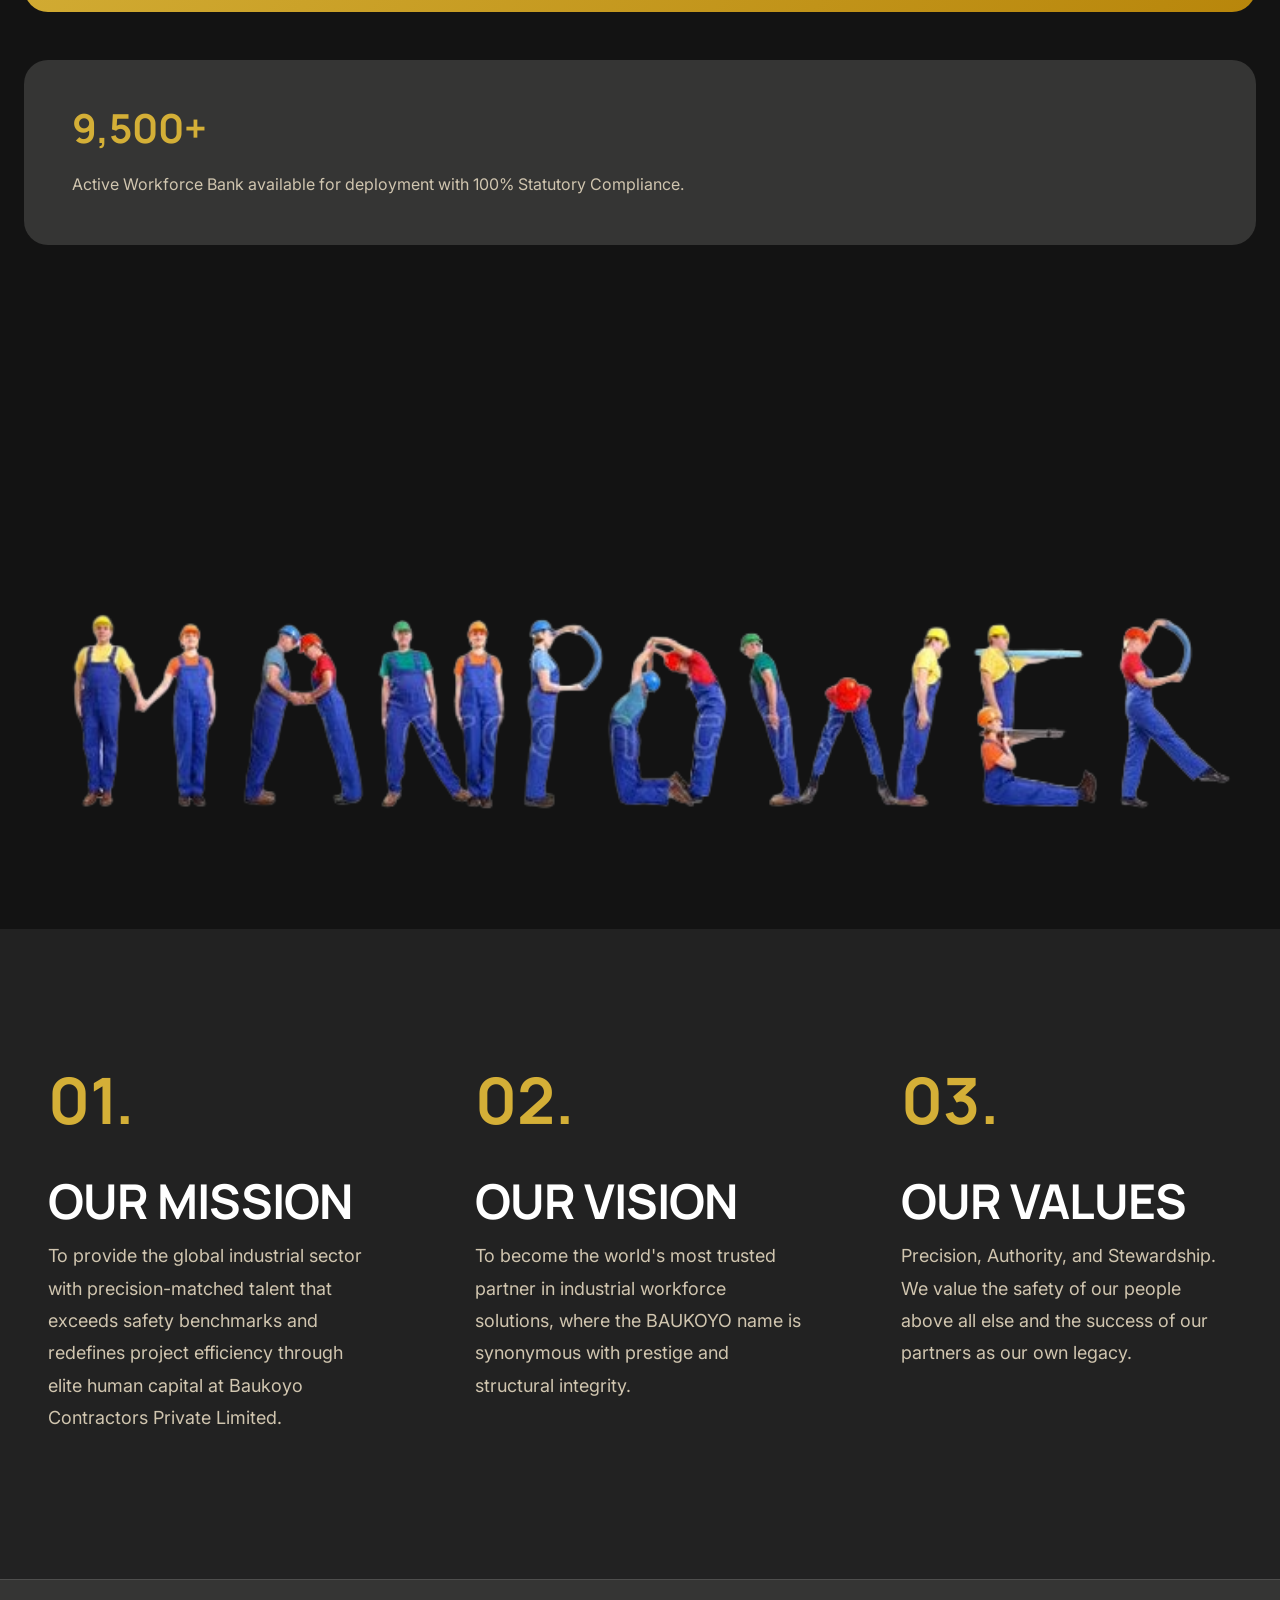
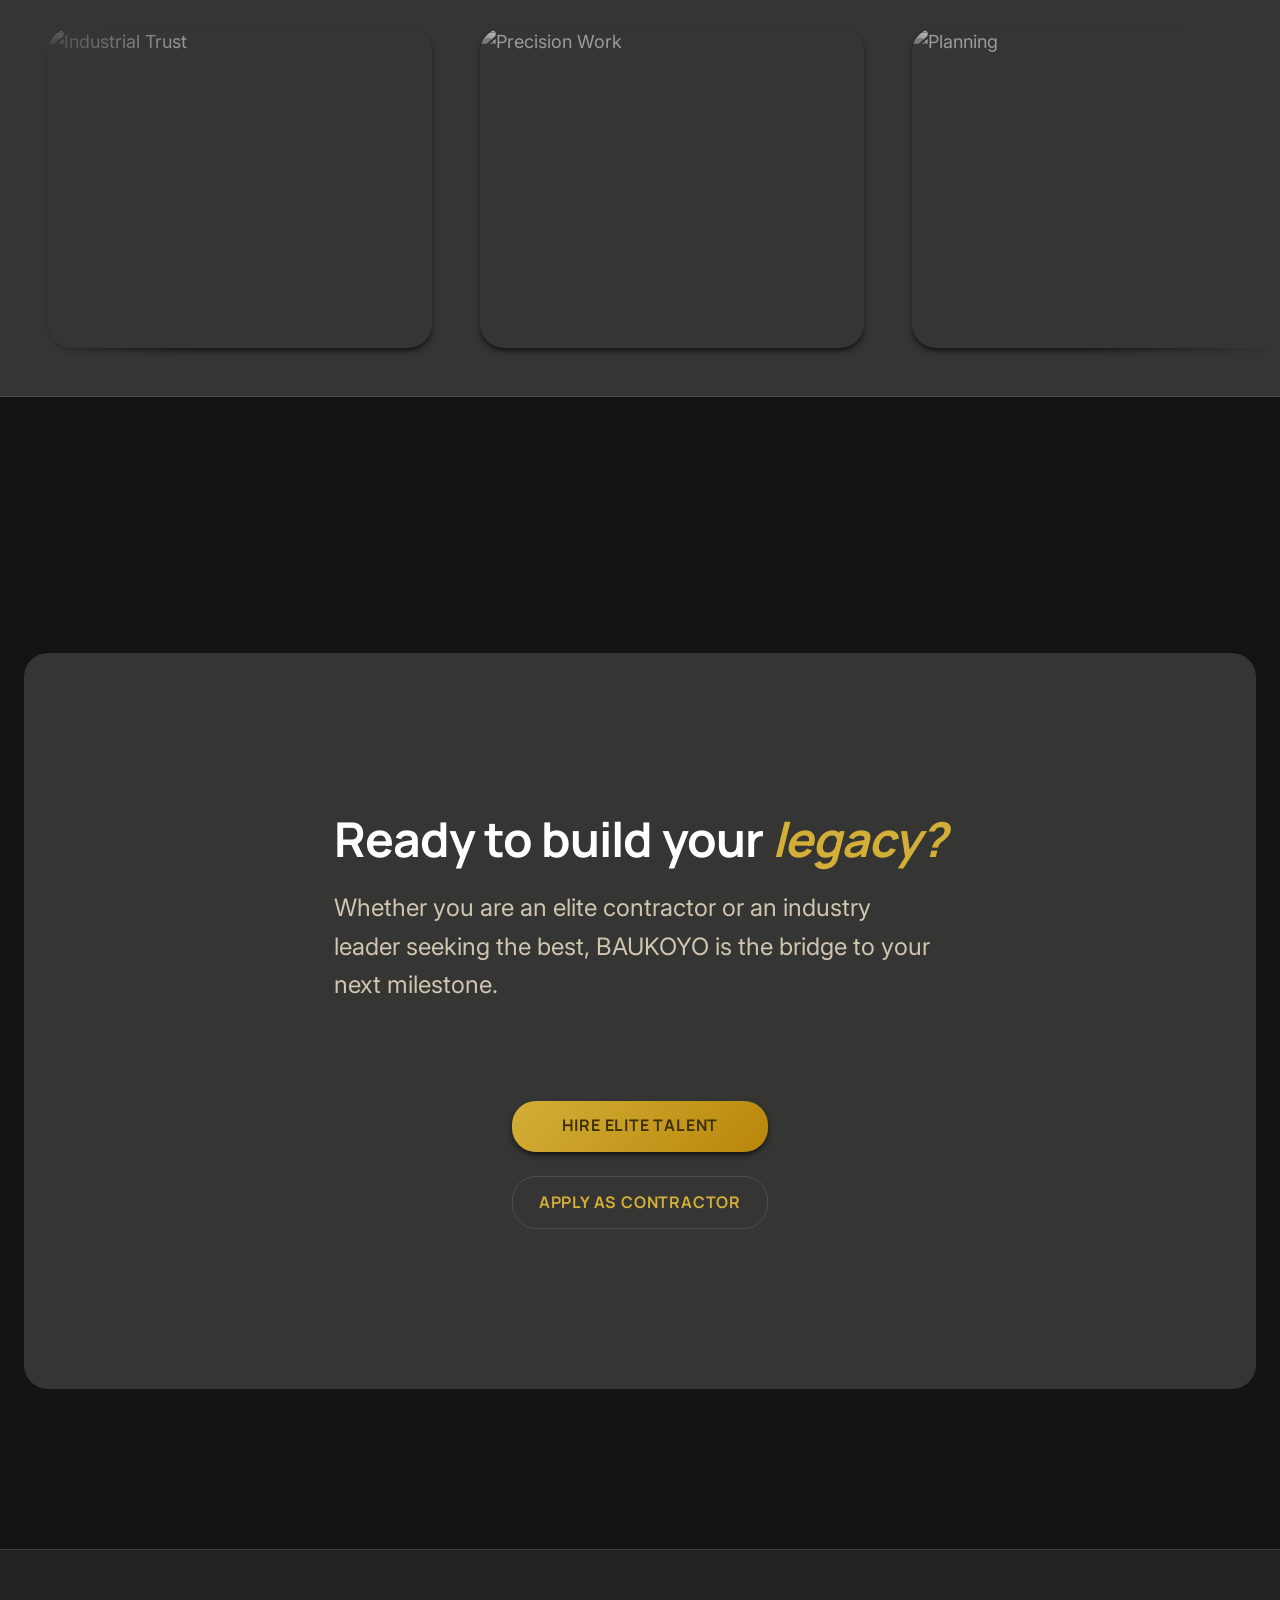
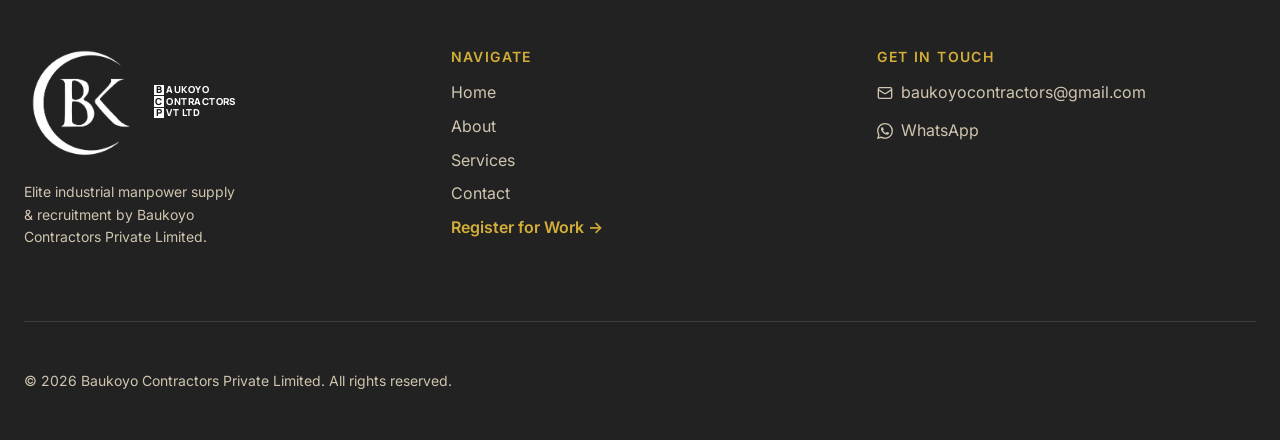
==== commit 85f1298a: "rebrand: MCA-style stacked logo + update address & hours - Replace single-line BAUKOYO brand text wi" ====
--- a/about.html
+++ b/about.html
@@ -23,7 +23,11 @@
             <a href="index.html" class="nav-brand" aria-label="Baukoyo Home">
                 <img src="assets/images/bk-logo-dark.webp" alt="Baukoyo Dark Logo" class="logo-dark" width="150" height="40" loading="eager" fetchpriority="high">
                 <img src="assets/images/bk-logo-light.webp" alt="Baukoyo Light Logo" class="logo-light" width="150" height="40" loading="eager" fetchpriority="high">
-                <span class="brand-text">BAUKOYO</span>
+                <div class="brand-text-stack">
+                    <div class="brand-text-line"><span class="brand-letter-box">B</span><span class="brand-letter-rest">AUKOYO</span></div>
+                    <div class="brand-text-line"><span class="brand-letter-box">C</span><span class="brand-letter-rest">ONTRACTORS</span></div>
+                    <div class="brand-text-line"><span class="brand-letter-box">P</span><span class="brand-letter-rest">VT LTD</span></div>
+                </div>
             </a>
 
             <nav>
@@ -191,11 +195,14 @@
                     <a href="index.html" aria-label="Baukoyo Home" style="display:flex; align-items:center; margin-bottom: var(--space-sm); text-decoration: none;">
                         <img src="assets/images/bk-logo-dark.webp" alt="Baukoyo Dark Logo" class="logo-dark" width="120" height="30" loading="lazy">
                         <img src="assets/images/bk-logo-light.webp" alt="Baukoyo Light Logo" class="logo-light" width="120" height="30" loading="lazy">
-                        THE GOLD STANDARD IN <br/><span class="gold-gradient-text">INDUSTRIAL MANPOWER.</span>
+                        <div class="brand-text-stack footer-brand-stack">
+                            <div class="brand-text-line"><span class="brand-letter-box">B</span><span class="brand-letter-rest">AUKOYO</span></div>
+                            <div class="brand-text-line"><span class="brand-letter-box">C</span><span class="brand-letter-rest">ONTRACTORS</span></div>
+                            <div class="brand-text-line"><span class="brand-letter-box">P</span><span class="brand-letter-rest">VT LTD</span></div>
+                        </div>
                     </a>
-                    <p style="font-size: var(--fs-lg); color: var(--on-surface-variant); max-width: 520px; line-height: 1.7;">
-                        Baukoyo Contractors Private Limited was born from a vision to redefine how elite industrial talent is identified, vetted, and deployed across the most ambitious projects in the nation.
-                    </p>
+                    <p style="font-size: var(--fs-xs); color: var(--on-surface-variant); max-width: 220px; line-height: 1.6;">
+                        Elite industrial manpower supply &amp; recruitment by Baukoyo Contractors Private Limited.</p>
                 </div>
                 <div>
                     <p class="kicker" style="margin-bottom: var(--space-xs);">Navigate</p>
--- a/assets/css/styles.css
+++ b/assets/css/styles.css
@@ -746,18 +746,53 @@
   color: transparent;
 }
 
-.brand-text {
+/* MCA-style stacked brand text */
+.brand-text-stack {
+  display: flex;
+  flex-direction: column;
+  gap: 1px;
+  margin-left: 0.6rem;
+}
+
+.brand-text-line {
+  display: flex;
+  align-items: center;
+  gap: 2px;
+  line-height: 1;
+}
+
+.brand-letter-box {
+  display: inline-flex;
+  align-items: center;
+  justify-content: center;
+  width: 1.1em;
+  height: 1.1em;
+  background: var(--on-surface);
+  color: var(--surface);
   font-family: var(--font-display);
   font-weight: 800;
-  letter-spacing: 0.1em;
+  font-size: 0.7rem;
   text-transform: uppercase;
-  color: var(--primary);
-  margin-left: 0.75rem;
-  font-size: 1.25rem;
-}
-
-.footer-brand-text {
-  font-size: 1.1rem;
+  flex-shrink: 0;
+}
+
+.brand-letter-rest {
+  font-family: var(--font-display);
+  font-weight: 800;
+  font-size: 0.7rem;
+  letter-spacing: 0.05em;
+  text-transform: uppercase;
+  color: var(--on-surface);
+}
+
+/* Footer variant — slightly smaller */
+.footer-brand-stack .brand-letter-box {
+  font-size: 0.6rem;
+  width: 1.1em;
+  height: 1.1em;
+}
+.footer-brand-stack .brand-letter-rest {
+  font-size: 0.6rem;
 }
 
 /* Typography Utilities */
@@ -936,10 +971,16 @@
   .nav-brand img {
     height: 28px;
   }
-  .brand-text {
-    font-size: 0.95rem;
-    margin-left: 0.5rem;
-    letter-spacing: 0.05em;
+  .brand-text-stack {
+    margin-left: 0.4rem;
+    gap: 0px;
+  }
+  .brand-letter-box {
+    font-size: 0.5rem;
+  }
+  .brand-letter-rest {
+    font-size: 0.5rem;
+    letter-spacing: 0.03em;
   }
   .site-header .container {
     padding-left: 0.75rem;
